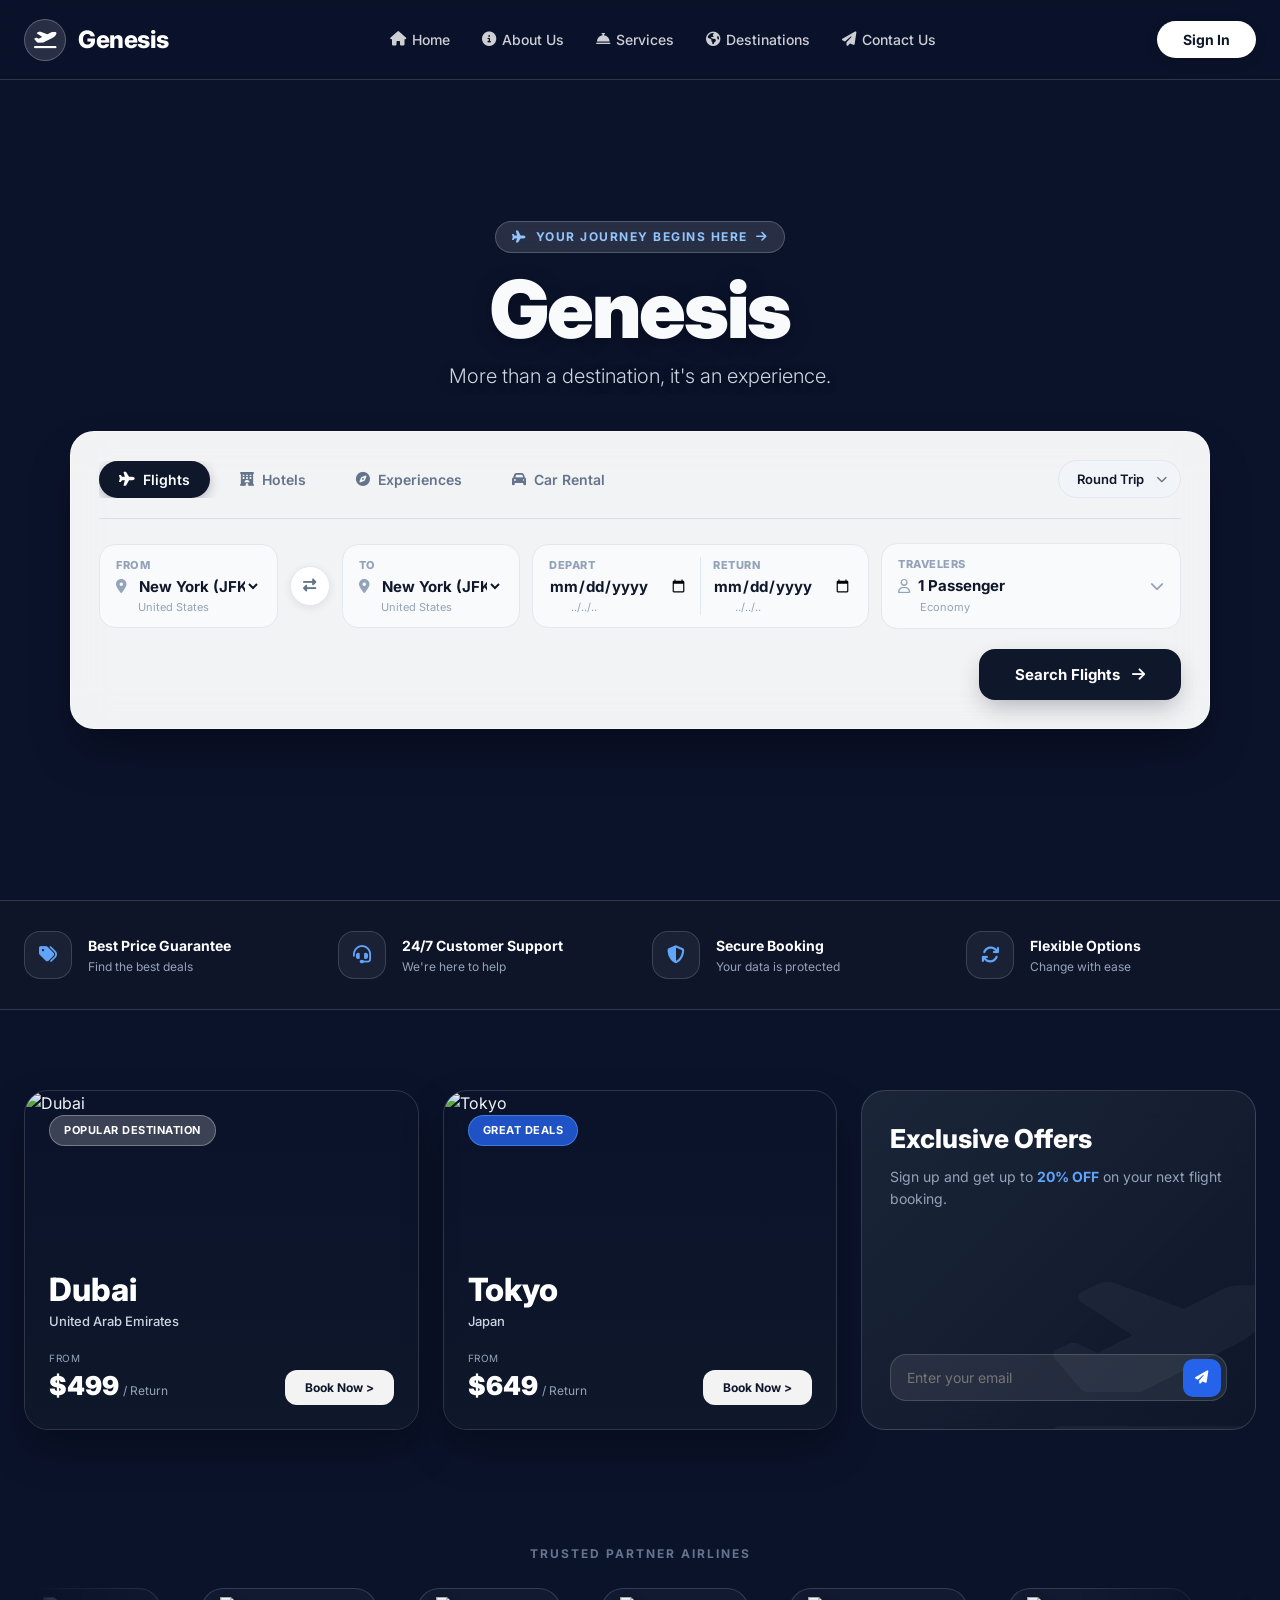
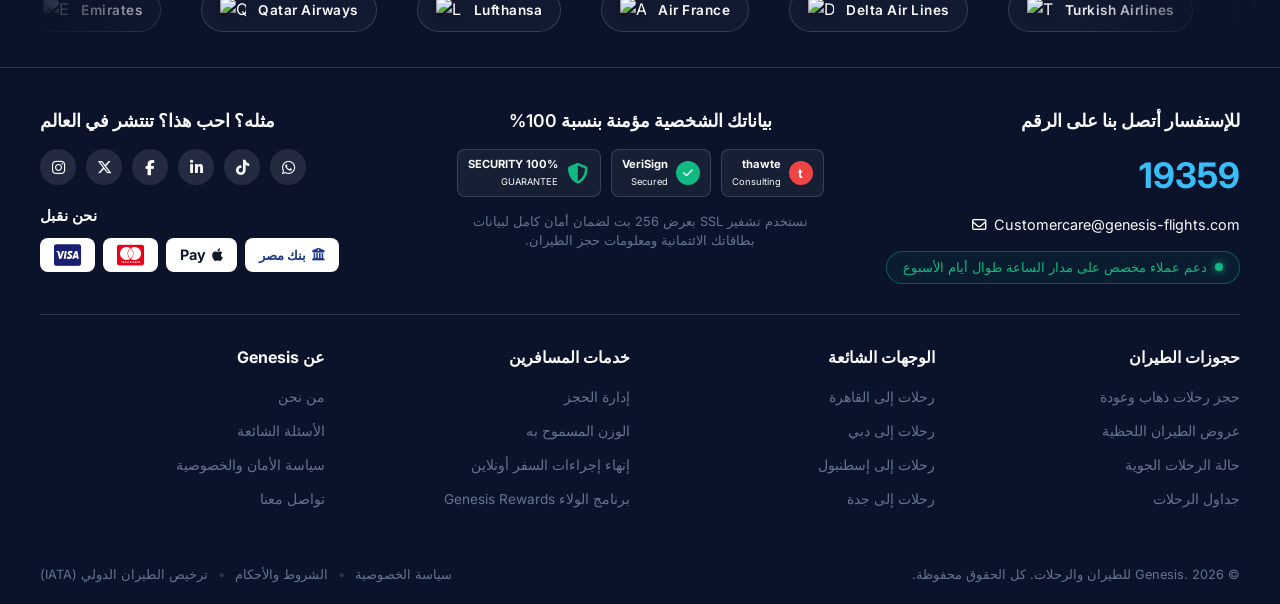
==== index.html @ dbfd43f3 "Add files via upload" ====
<!doctype html>
<html lang="en">
  <head>
    <meta charset="UTF-8" />
    <meta name="viewport" content="width=device-width, initial-scale=1.0" />
    <title>Genesis - Travel & Flight Booking</title>
    <!-- FontAwesome for visual icons -->
    <link
      rel="stylesheet"
      href="https://cdnjs.cloudflare.com/ajax/libs/font-awesome/6.5.1/css/all.min.css"
    />
    <!-- Google Fonts Inter -->
    <link
      href="https://fonts.googleapis.com/css2?family=Inter:wght@300;400;500;600;700;800;900&display=swap"
      rel="stylesheet"
    />
    <!-- Official Premium Flight Favicon -->
    <link
      rel="icon"
      type="image/png"
      href="https://cdn-icons-png.flaticon.com/512/3125/3125713.png"
    />
    <link rel="stylesheet" href="style.css" />
  </head>
  <body>
    <div class="Dabiya"></div>
    <header class="glass-nav">
      <div class="container nav-container">
        <a href="#" class="logo">
          <div class="logo-icon">
            <i class="fa-solid fa-plane-departure"></i>
          </div>
          <span>Genesis</span>
        </a>

        <ul class="nav-links">
          <li>
            <a href="index.html" class="nav-link">
              <i class="fa-solid fa-house"></i>
              <span>Home</span>
            </a>
          </li>
          <li>
            <a href="About/about.html" class="nav-link">
              <i class="fa-solid fa-circle-info"></i>
              <span>About Us</span>
            </a>
          </li>
          <li>
            <a href="Services/services.html" class="nav-link">
              <i class="fa-solid fa-concierge-bell"></i>
              <span>Services</span>
            </a>
          </li>
          <li>
            <a href="Destinations/destinations.html" class="nav-link">
              <i class="fa-solid fa-earth-americas"></i>
              <span>Destinations</span>
            </a>
          </li>
          <li>
            <a href="Contact/contact.html" class="nav-link">
              <i class="fa-solid fa-paper-plane"></i>
              <span>Contact Us</span>
            </a>
          </li>
        </ul>

        <button class="btn-signin">Sign In</button>

        <button class="hamburger-menu">
          <i class="fa-solid fa-bars"></i>
        </button>
      </div>
    </header>

    <main>
      <section class="hero" id="home">
        <div class="hero-title-area">
          <div class="tagline-badge">
            <i class="fa-solid fa-plane"></i>
            <span>YOUR JOURNEY BEGINS HERE</span>
            <i class="fa-solid fa-arrow-right"></i>
          </div>
          <h1 class="hero-headline">Genesis</h1>
          <p class="hero-sub">More than a destination, it's an experience.</p>
        </div>

        <div class="search-widget glass-card">
          <!-- Category Tabs & Dropdown -->
          <div class="widget-top-bar">
            <div class="category-tabs">
              <button class="tab-btn active" data-tab="flights">
                <i class="fa-solid fa-plane"></i>
                <span>Flights</span>
              </button>
              <button class="tab-btn" data-tab="hotels">
                <i class="fa-solid fa-hotel"></i>
                <span>Hotels</span>
              </button>
              <button class="tab-btn" data-tab="experiences">
                <i class="fa-solid fa-compass"></i>
                <span>Experiences</span>
              </button>
              <button class="tab-btn" data-tab="cars">
                <i class="fa-solid fa-car"></i>
                <span>Car Rental</span>
              </button>
            </div>

            <div class="select-wrapper">
              <select class="trip-type-select">
                <option>Round Trip</option>
                <option>One Way</option>
                <option>Multi-City</option>
              </select>
              <i class="fa-solid fa-chevron-down"></i>
            </div>
          </div>

          <!-- Flight Search Inputs -->
          <div class="search-grid">
            <!-- From -->
            <div class="input-card">
              <span class="input-label">From</span>

              <div class="input-value-row">
                <i class="fa-solid fa-location-dot"></i>

                <select class="input-field" id="fromSelect">
                  <option value="JFK">New York (JFK)</option>
                  <option value="CAI">Cairo (CAI)</option>
                  <option value="FCO">Rome (FCO)</option>
                  <option value="DXB">Dubai (DXB)</option>
                </select>
              </div>

              <span class="input-subtext" id="fromCountry">United States</span>
            </div>

            <!-- Swap -->
            <div class="swap-btn-container">
              <button class="swap-btn" id="swapBtn" title="Swap locations">
                <i class="fa-solid fa-right-left"></i>
              </button>
            </div>

            <!-- To -->
            <div class="input-card">
              <span class="input-label">To</span>

              <div class="input-value-row">
                <i class="fa-solid fa-location-dot"></i>

                <select class="input-field" id="toSelect">
                  <option value="JFK">New York (JFK)</option>
                  <option value="CAI">Cairo (CAI)</option>
                  <option value="FCO">Rome (FCO)</option>
                  <option value="DXB">Dubai (DXB)</option>
                </select>
              </div>

              <span class="input-subtext" id="toCountry">United States</span>
            </div>

            <!-- Dates -->
            <div class="date-picker-group">
              <div class="date-box">
                <span class="input-label">Depart</span>

                <div class="input-value-row">
                  <input type="date" class="input-field" id="departDate" />
                </div>
                <span class="input-subtext" id="toDate">../../..</span>
              </div>

              <div class="date-box">
                <span class="input-label">Return</span>

                <div class="input-value-row">
                  <input type="date" class="input-field" id="returnDate" />
                </div>
                <span class="input-subtext" id="fromDate">../../..</span>
              </div>
            </div>

            <!-- Travelers -->
            <div class="input-card travelers-card">
              <span class="input-label">Travelers</span>

              <div class="input-value-row" id="travelersBtn">
                <i class="fa-regular fa-user"></i>

                <span class="input-field" id="travelersInput">
                  <span id="travelersCount">1</span> Passenger
                </span>

                <i class="fa-solid fa-chevron-down"></i>
              </div>

              <span class="input-subtext" id="classType"> Economy </span>

              <!-- Travelers Menu -->
              <div class="travelers-menu" id="travelersMenu">
                <div class="traveler-row">
                  <span>Adults</span>

                  <div class="counter">
                    <button
                      type="button"
                      class="counter-btn"
                      data-type="adults"
                      data-action="decrease"
                    >
                      −
                    </button>

                    <span id="adultsCount">1</span>

                    <button
                      type="button"
                      class="counter-btn"
                      data-type="adults"
                      data-action="increase"
                    >
                      +
                    </button>
                  </div>
                </div>

                <div class="traveler-row">
                  <span>Children</span>

                  <div class="counter">
                    <button
                      type="button"
                      class="counter-btn"
                      data-type="children"
                      data-action="decrease"
                    >
                      −
                    </button>

                    <span id="childrenCount">0</span>

                    <button
                      type="button"
                      class="counter-btn"
                      data-type="children"
                      data-action="increase"
                    >
                      +
                    </button>
                  </div>
                </div>
                <div class="traveler-row">
                  <span>Infants</span>

                  <div class="counter">
                    <button
                      type="button"
                      class="counter-btn"
                      data-type="infants"
                      data-action="decrease"
                    >
                      −
                    </button>

                    <span id="infantsCount">0</span>

                    <button
                      type="button"
                      class="counter-btn"
                      data-type="infants"
                      data-action="increase"
                    >
                      +
                    </button>
                  </div>
                </div>

                <div class="class-selection">
                  <span>Class</span>

                  <select id="classSelect">
                    <option value="Economy">Economy</option>
                    <option value="Business">Business</option>
                    <option value="First Class">First Class</option>
                  </select>
                </div>
              </div>
            </div>
          </div>

          <!-- Action Button -->
          <div class="widget-action-bar">
            <button class="btn-search">
              <span>Search Flights</span>
              <i class="fa-solid fa-arrow-right"></i>
            </button>
          </div>
        </div>
      </section>

      <section class="feature-strip">
        <div class="container">
          <div class="feature-grid">
            <div class="feature-item">
              <div class="feature-icon">
                <i class="fa-solid fa-tags"></i>
              </div>
              <div>
                <div class="feature-title">Best Price Guarantee</div>
                <div class="feature-sub">Find the best deals</div>
              </div>
            </div>

            <div class="feature-item">
              <div class="feature-icon">
                <i class="fa-solid fa-headset"></i>
              </div>
              <div>
                <div class="feature-title">24/7 Customer Support</div>
                <div class="feature-sub">We're here to help</div>
              </div>
            </div>

            <div class="feature-item">
              <div class="feature-icon">
                <i class="fa-solid fa-shield-halved"></i>
              </div>
              <div>
                <div class="feature-title">Secure Booking</div>
                <div class="feature-sub">Your data is protected</div>
              </div>
            </div>

            <div class="feature-item">
              <div class="feature-icon">
                <i class="fa-solid fa-arrows-rotate"></i>
              </div>
              <div>
                <div class="feature-title">Flexible Options</div>
                <div class="feature-sub">Change with ease</div>
              </div>
            </div>
          </div>
        </div>
      </section>

      <section class="deals-section">
        <div class="container">
          <div class="deals-grid">
            <!-- Destination 1: Dubai -->
            <div class="deal-card">
              <img
                src="https://images.unsplash.com/photo-1512453979798-5ea266f8880c?q=80&w=1200&auto=format&fit=crop"
                alt="Dubai"
                class="deal-card-bg"
              />
              <div class="deal-overlay"></div>

              <span class="deal-badge">Popular Destination</span>

              <div class="deal-content">
                <h3 class="deal-title">Dubai</h3>
                <div class="deal-location">United Arab Emirates</div>

                <div class="deal-footer">
                  <div>
                    <span class="price-label">From</span>
                    <div>
                      <span class="price-val">$499</span>
                      <span class="price-period">/ Return</span>
                    </div>
                  </div>
                  <button
                    class="btn-book direct-deal-btn"
                    data-id="202"
                    data-airline="Emirates"
                    data-flightnumber="EK-201"
                    data-from="CAI"
                    data-to="DXB"
                    data-departure="10:00 AM"
                    data-arrival="03:30 PM"
                    data-duration="3h 30m"
                    data-class="Economy"
                    data-price="499"
                  >
                    Book Now >
                  </button>
                </div>
              </div>
            </div>

            <!-- Destination 2: Tokyo -->
            <div class="deal-card">
              <img
                src="https://images.unsplash.com/photo-1493976040374-85c8e12f0c0e?q=80&w=1200&auto=format&fit=crop"
                alt="Tokyo"
                class="deal-card-bg"
              />
              <div class="deal-overlay"></div>

              <span class="deal-badge blue">Great Deals</span>

              <div class="deal-content">
                <h3 class="deal-title">Tokyo</h3>
                <div class="deal-location">Japan</div>

                <div class="deal-footer">
                  <div>
                    <span class="price-label">From</span>
                    <div>
                      <span class="price-val">$649</span>
                      <span class="price-period">/ Return</span>
                    </div>
                  </div>
                  <button
                    class="btn-book direct-deal-btn"
                    data-id="203"
                    data-airline="Japan Airlines"
                    data-flightnumber="JL-708"
                    data-from="CAI"
                    data-to="TYO"
                    data-departure="08:00 AM"
                    data-arrival="11:00 PM"
                    data-duration="10h 00m"
                    data-class="Economy"
                    data-price="649"
                  >
                    Book Now >
                  </button>
                </div>
              </div>
            </div>

            <!-- Exclusive Offers Newsletter Card -->
            <div class="newsletter-card glass-dark-card">
              <i class="fa-solid fa-plane-departure newsletter-bg-icon"></i>

              <div>
                <h3 class="newsletter-title">Exclusive Offers</h3>
                <p class="newsletter-desc">
                  Sign up and get up to
                  <span style="color: #60a5fa; font-weight: 700">20% OFF</span>
                  on your next flight booking.
                </p>
              </div>

              <form class="newsletter-form" action="#" method="POST">
                <input
                  type="email"
                  class="newsletter-input"
                  placeholder="Enter your email"
                  required
                />
                <button type="submit" class="newsletter-btn">
                  <i class="fa-solid fa-paper-plane"></i>
                </button>
              </form>
            </div>
          </div>
        </div>
      </section>

      <section class="partners-section">
        <div class="container">
          <div class="partners-label">TRUSTED PARTNER AIRLINES</div>

          <!-- شريط الشعارات المتحرك -->
          <div class="partners-slider">
            <div class="partners-track">
              <!-- طيران الإمارات -->
              <div class="partner-item">
                <img
                  src="https://images.kiwi.com/airlines/64/EK.png"
                  alt="Emirates"
                  class="partner-img"
                />
                <span>Emirates</span>
              </div>

              <!-- الخطوط القطرية -->
              <div class="partner-item">
                <img
                  src="https://images.kiwi.com/airlines/64/QR.png"
                  alt="Qatar Airways"
                  class="partner-img"
                />
                <span>Qatar Airways</span>
              </div>

              <!-- لوفتهانزا -->
              <div class="partner-item">
                <img
                  src="https://images.kiwi.com/airlines/64/LH.png"
                  alt="Lufthansa"
                  class="partner-img"
                />
                <span>Lufthansa</span>
              </div>

              <!-- الخطوط الفرنسية -->
              <div class="partner-item">
                <img
                  src="https://images.kiwi.com/airlines/64/AF.png"
                  alt="Air France"
                  class="partner-img"
                />
                <span>Air France</span>
              </div>

              <!-- دلتا -->
              <div class="partner-item">
                <img
                  src="https://images.kiwi.com/airlines/64/DL.png"
                  alt="Delta"
                  class="partner-img"
                />
                <span>Delta Air Lines</span>
              </div>

              <!-- الخطوط التركية -->
              <div class="partner-item">
                <img
                  src="https://images.kiwi.com/airlines/64/TK.png"
                  alt="Turkish Airlines"
                  class="partner-img"
                />
                <span>Turkish Airlines</span>
              </div>

              <!-- الخطوط البريطانية -->
              <div class="partner-item">
                <img
                  src="https://images.kiwi.com/airlines/64/BA.png"
                  alt="British Airways"
                  class="partner-img"
                />
                <span>British Airways</span>
              </div>

              <!-- الخطوط السنغافورية -->
              <div class="partner-item">
                <img
                  src="https://images.kiwi.com/airlines/64/SQ.png"
                  alt="Singapore Airlines"
                  class="partner-img"
                />
                <span>Singapore Airlines</span>
              </div>

              <!-- تكرار العناصر لضمان سلاسة الحركة اللانهائية -->
              <div class="partner-item">
                <img
                  src="https://images.kiwi.com/airlines/64/EK.png"
                  alt="Emirates"
                  class="partner-img"
                />
                <span>Emirates</span>
              </div>
              <div class="partner-item">
                <img
                  src="https://images.kiwi.com/airlines/64/QR.png"
                  alt="Qatar Airways"
                  class="partner-img"
                />
                <span>Qatar Airways</span>
              </div>
              <div class="partner-item">
                <img
                  src="https://images.kiwi.com/airlines/64/LH.png"
                  alt="Lufthansa"
                  class="partner-img"
                />
                <span>Lufthansa</span>
              </div>
              <div class="partner-item">
                <img
                  src="https://images.kiwi.com/airlines/64/AF.png"
                  alt="Air France"
                  class="partner-img"
                />
                <span>Air France</span>
              </div>
            </div>
          </div>
        </div>
      </section>
    </main>
    <footer class="site-footer" dir="rtl">
      <div class="footer-container">
        <!-- الجزء العلوي من الفوتر -->
        <div class="footer-top">
          <!-- العمود الأول: للإستفسار اتصل بنا -->
          <div class="footer-col">
            <h3>للإستفسار أتصل بنا على الرقم</h3>
            <div class="phone-number">19359</div>
            <a
              href="mailto:Customercare@genesis-flights.com"
              class="email-link"
            >
              Customercare@genesis-flights.com
              <i class="fa-regular fa-envelope"></i>
            </a>
            <div class="badge-support">
              <span class="dot"></span>
              دعم عملاء مخصص على مدار الساعة طوال أيام الأسبوع
            </div>
          </div>

          <!-- العمود الثاني: بياناتك الشخصية مؤمنة -->
          <div class="footer-col text-center">
            <h3>بياناتك الشخصية مؤمنة بنسبة 100%</h3>
            <div class="security-badges">
              <div class="sec-badge">
                <span class="badge-icon red">t</span>
                <div class="badge-text">
                  <strong>thawte</strong><br /><small>Consulting</small>
                </div>
              </div>
              <div class="sec-badge">
                <span class="badge-icon green"
                  ><i class="fa-solid fa-check"></i
                ></span>
                <div class="badge-text">
                  <strong>VeriSign</strong><br /><small>Secured</small>
                </div>
              </div>
              <div class="sec-badge green-shield-badge">
                <span class="badge-icon shield"
                  ><i class="fa-solid fa-shield-halved"></i
                ></span>
                <div class="badge-text">
                  <strong>SECURITY 100%</strong><br /><small>GUARANTEE</small>
                </div>
              </div>
            </div>
            <p class="security-desc">
              نستخدم تشفير SSL بعرض 256 بت لضمان أمان كامل لبيانات بطاقاتك
              الائتمانية ومعلومات حجز الطيران.
            </p>
          </div>

          <!-- العمود الثالث: التواصل الاجتماعي وطرق الدفع -->
          <div class="footer-col text-left">
            <h3>مثله؟ احب هذا؟ تنتشر في العالم</h3>
            <div class="social-icons">
              <a
                href="https://wa.me/19359"
                class="social-btn"
                aria-label="WhatsApp"
                target="_blank"
              >
                <i class="fa-brands fa-whatsapp"></i>
              </a>
              <a href="#" class="social-btn" aria-label="TikTok">
                <i class="fa-brands fa-tiktok"></i>
              </a>
              <a href="#" class="social-btn" aria-label="LinkedIn">
                <i class="fa-brands fa-linkedin-in"></i>
              </a>
              <a href="#" class="social-btn" aria-label="Facebook">
                <i class="fa-brands fa-facebook-f"></i>
              </a>
              <a href="#" class="social-btn" aria-label="X (Twitter)">
                <i class="fa-brands fa-x-twitter"></i>
              </a>
              <a href="#" class="social-btn" aria-label="Instagram">
                <i class="fa-brands fa-instagram"></i>
              </a>
            </div>

            <h4 class="payment-title">نحن نقبل</h4>
            <div class="payment-methods">
              <!-- شعار بنك مصر -->
              <div class="pay-card bm-card">
                <i class="fa-solid fa-building-columns"></i>
                <span>بنك مصر</span>
              </div>
              <!-- Apple Pay -->
              <div class="pay-card apple-pay">
                <i class="fa-brands fa-apple"></i> Pay
              </div>
              <!-- Mastercard -->
              <div class="pay-card mastercard">
                <i class="fa-brands fa-cc-mastercard"></i>
              </div>
              <!-- VISA -->
              <div class="pay-card visa">
                <i class="fa-brands fa-cc-visa"></i>
              </div>
            </div>
          </div>
        </div>

        <hr class="footer-divider" />

        <!-- الجزء الأوسط: روابط التنقل -->
        <div class="footer-links-grid">
          <div class="link-group">
            <h4>حجوزات الطيران</h4>
            <ul>
              <li><a href="#">حجز رحلات ذهاب وعودة</a></li>
              <li><a href="#">عروض الطيران اللحظية</a></li>
              <li><a href="#">حالة الرحلات الجوية</a></li>
              <li><a href="#">جداول الرحلات</a></li>
            </ul>
          </div>

          <div class="link-group">
            <h4>الوجهات الشائعة</h4>
            <ul>
              <li><a href="#">رحلات إلى القاهرة</a></li>
              <li><a href="#">رحلات إلى دبي</a></li>
              <li><a href="#">رحلات إلى إسطنبول</a></li>
              <li><a href="#">رحلات إلى جدة</a></li>
            </ul>
          </div>

          <div class="link-group">
            <h4>خدمات المسافرين</h4>
            <ul>
              <li><a href="#">إدارة الحجز</a></li>
              <li><a href="#">الوزن المسموح به</a></li>
              <li><a href="#">إنهاء إجراءات السفر أونلاين</a></li>
              <li><a href="#">برنامج الولاء Genesis Rewards</a></li>
            </ul>
          </div>

          <div class="link-group">
            <h4>عن Genesis</h4>
            <ul>
              <li><a href="#">من نحن</a></li>
              <li><a href="#">الأسئلة الشائعة</a></li>
              <li><a href="#">سياسة الأمان والخصوصية</a></li>
              <li><a href="#">تواصل معنا</a></li>
            </ul>
          </div>
        </div>

        <!-- الجزء السفلي: حقوق النشر والشروط -->
        <div class="footer-bottom">
          <div class="copyright">
            © 2026 .Genesis للطيران والرحلات. كل الحقوق محفوظة.
          </div>
          <div class="bottom-links">
            <a href="#">سياسة الخصوصية</a>
            <span class="bullet">•</span>
            <a href="#">الشروط والأحكام</a>
            <span class="bullet">•</span>
            <a href="#">ترخيص الطيران الدولي (IATA)</a>
          </div>
        </div>
      </div>
    </footer>

    <script src="script.js"></script>
  </body>
</html>
---- style.css ----
/* CSS Reset & Variables */
* {
  margin: 0;
  padding: 0;
  box-sizing: border-box;
  font-family:
    "Inter",
    -apple-system,
    BlinkMacSystemFont,
    sans-serif;
}

:root {
  --bg-dark: #0b132b;
  --bg-card: rgba(255, 255, 255, 0.95);
  --bg-card-dark: linear-gradient(
    135deg,
    rgba(30, 41, 59, 0.85),
    rgba(15, 23, 42, 0.95)
  );
  --text-primary: #0f172a;
  --text-secondary: #64748b;
  --text-light: #f8fafc;
  --brand-blue: #2563eb;
  --brand-blue-hover: #1d4ed8;
  --border-light: rgba(255, 255, 255, 0.15);
  --border-card: rgba(226, 232, 240, 0.8);
  --radius-lg: 24px;
  --radius-md: 16px;
  --radius-full: 9999px;
  --transition: all 0.3s cubic-bezier(0.4, 0, 0.2, 1);
}

body {
  background-color: var(--bg-dark);
  color: var(--text-light);
  line-height: 1.5;
  overflow-x: hidden;
  min-height: 100vh;
  display: flex;
  flex-direction: column;
  justify-content: space-between;
}
html {
  scroll-behavior: smooth;
}
/* Glassmorphism Styles */
.glass-nav {
  background: rgba(11, 19, 43, 0.65);
  backdrop-filter: blur(16px);
  -webkit-backdrop-filter: blur(16px);
  border-bottom: 1px solid var(--border-light);
}

.glass-card {
  background: var(--bg-card);
  backdrop-filter: blur(20px);
  -webkit-backdrop-filter: blur(20px);
  border: 1px solid rgba(255, 255, 255, 0.4);
  box-shadow: 0 25px 50px -12px rgba(0, 0, 0, 0.45);
}

.glass-dark-card {
  background: var(--bg-card-dark);
  backdrop-filter: blur(16px);
  -webkit-backdrop-filter: blur(16px);
  border: 1px solid var(--border-light);
}

/* Layout Wrappers */
.container {
  max-width: 1280px;
  margin: 0 auto;
  padding: 0 24px;
}

/* Navigation Bar Header */
header {
  position: fixed;
  top: 0;
  left: 0;
  right: 0;
  z-index: 100;
  height: 80px;
  display: flex;
  align-items: center;
}

.nav-container {
  display: flex;
  align-items: center;
  justify-content: space-between;
  width: 100%;
}

.logo {
  display: flex;
  align-items: center;
  gap: 12px;
  text-decoration: none;
  color: white;
  font-size: 24px;
  font-weight: 800;
  letter-spacing: -0.5px;
}

.logo-icon {
  width: 42px;
  height: 42px;
  border-radius: 50%;
  background: rgba(255, 255, 255, 0.12);
  border: 1px solid rgba(255, 255, 255, 0.25);
  display: flex;
  align-items: center;
  justify-content: center;
  font-size: 18px;
}

.nav-links {
  display: flex;
  align-items: center;
  gap: 32px;
  list-style: none;
}

.nav-links a {
  text-decoration: none;
  color: rgba(255, 255, 255, 0.8);
  font-size: 14px;
  font-weight: 500;
  transition: var(--transition);
  display: flex;
  align-items: center;
  gap: 6px;
  display: flex;
  align-items: center;
}

.nav-link:hover {
  color: var(--text-light);
  transform: translateY(-3px);
}

.nav-link i {
  font-size: 0.9rem;
  transition: transform 0.3s ease;
}

.btn-signin {
  background: white;
  color: var(--text-primary);
  padding: 10px 26px;
  border-radius: var(--radius-full);
  font-size: 14px;
  font-weight: 700;
  border: none;
  cursor: pointer;
  transition: var(--transition);
  box-shadow: 0 4px 12px rgba(0, 0, 0, 0.15);
}

.btn-signin:hover {
  transform: translateY(-2px);
  box-shadow: 0 6px 20px rgba(255, 255, 255, 0.25);
  background: #ffffff;
}

.hero {
  position: relative;
  z-index: 1;
  padding-top: 140px;
  padding-bottom: 90px;
  min-height: 100vh;
  display: flex;
  flex-direction: column;
  justify-content: center;
  align-items: center;
  background-image:
    linear-gradient(to bottom, rgba(11, 19, 43, 0.45), rgba(11, 19, 43, 0.9)),
    url("https://images.unsplash.com/photo-1542296332-2e4473faf563?q=80&w=2070&auto=format&fit=crop");
  background-size: cover;
  background-position: center 35%;
}

.hero-title-area {
  text-align: center;
  max-width: 800px;
  margin-bottom: 40px;
}

.tagline-badge {
  display: inline-flex;
  align-items: center;
  gap: 8px;
  background: rgba(255, 255, 255, 0.12);
  backdrop-filter: blur(8px);
  border: 1px solid rgba(255, 255, 255, 0.2);
  padding: 6px 16px;
  border-radius: var(--radius-full);
  font-size: 12px;
  font-weight: 700;
  letter-spacing: 1.5px;
  text-transform: uppercase;
  color: #93c5fd;
  margin-bottom: 16px;
}

.hero-headline {
  font-size: 80px;
  font-weight: 900;
  letter-spacing: -2px;
  line-height: 1;
  margin-bottom: 12px;
  text-shadow: 0 4px 20px rgba(0, 0, 0, 0.3);
}

.hero-sub {
  font-size: 20px;
  font-weight: 300;
  color: #cbd5e1;
  text-shadow: 0 2px 10px rgba(0, 0, 0, 0.5);
}

.search-widget {
  width: 100%;
  max-width: 1140px;
  border-radius: var(--radius-lg);
  padding: 28px;
  color: var(--text-primary);
}

.widget-top-bar {
  display: flex;
  justify-content: space-between;
  align-items: center;
  border-bottom: 1px solid rgba(203, 213, 225, 0.6);
  padding-bottom: 20px;
  flex-wrap: wrap;
  gap: 16px;
}

.category-tabs {
  display: flex;
  gap: 10px;
  overflow-x: auto;
}

.tab-btn {
  background: transparent;
  border: none;
  padding: 10px 20px;
  border-radius: var(--radius-full);
  font-size: 14px;
  font-weight: 600;
  color: var(--text-secondary);
  cursor: pointer;
  display: flex;
  align-items: center;
  gap: 8px;
  transition: var(--transition);
  flex-shrink: 0;
}

.tab-btn.active {
  background: var(--text-primary);
  color: white;
  box-shadow: 0 4px 12px rgba(15, 23, 42, 0.25);
}

.tab-btn:not(.active):hover {
  background: rgba(241, 245, 249, 0.8);
  color: var(--text-primary);
}

.trip-type-select {
  appearance: none;
  background: #f1f5f9;
  border: 1px solid #e2e8f0;
  padding: 10px 36px 10px 18px;
  border-radius: var(--radius-full);
  font-size: 13px;
  font-weight: 600;
  color: var(--text-primary);
  cursor: pointer;
  outline: none;
  transition: var(--transition);
}

.trip-type-select:hover {
  background: #e2e8f0;
}

.select-wrapper {
  position: relative;
}

.select-wrapper i {
  position: absolute;
  right: 14px;
  top: 50%;
  transform: translateY(-50%);
  font-size: 11px;
  color: var(--text-secondary);
  pointer-events: none;
}

/* Search Grid Input Boxes */
.search-grid {
  display: grid;
  grid-template-columns: 2.5fr 0.5fr 2.5fr 3.5fr 2fr;
  gap: 12px;
  align-items: center;
  margin-top: 24px;
}

.input-card {
  background: #f8fafc;
  border: 1px solid #e2e8f0;
  padding: 12px 16px;
  border-radius: var(--radius-md);
  transition: var(--transition);
  cursor: pointer;
}

.input-card:hover {
  background: white;
  border-color: #cbd5e1;
  box-shadow: 0 4px 12px rgba(0, 0, 0, 0.05);
}

.input-label {
  display: block;
  font-size: 11px;
  font-weight: 800;
  text-transform: uppercase;
  letter-spacing: 0.5px;
  color: #94a3b8;
  margin-bottom: 2px;
}

.input-value-row {
  display: flex;
  align-items: center;
  gap: 8px;
}

.input-value-row i {
  color: #94a3b8;
  font-size: 14px;
}

.input-field {
  border: none;
  background: transparent;
  font-size: 15px;
  font-weight: 700;
  color: var(--text-primary);
  outline: none;
  width: 100%;
  cursor: pointer;
}

.input-subtext {
  font-size: 11px;
  color: #94a3b8;
  display: block;
  margin-top: 2px;
  padding-left: 22px;
}

.swap-btn-container {
  display: flex;
  justify-content: center;
}

.swap-btn {
  width: 40px;
  height: 40px;
  border-radius: 50%;
  background: white;
  border: 1px solid #e2e8f0;
  color: var(--text-secondary);
  cursor: pointer;
  display: flex;
  align-items: center;
  justify-content: center;
  box-shadow: 0 2px 8px rgba(0, 0, 0, 0.08);
  transition: var(--transition);
}

.swap-btn:hover {
  color: var(--brand-blue);
  border-color: var(--brand-blue);
  transform: rotate(180deg) scale(1.1);
}

.date-picker-group {
  display: grid;
  grid-template-columns: 1fr 1fr;
  background: #f8fafc;
  border: 1px solid #e2e8f0;
  border-radius: var(--radius-md);
  padding: 12px 16px;
}

.date-box:first-child {
  border-right: 1px solid #e2e8f0;
  padding-right: 12px;
}

.date-box:last-child {
  padding-left: 12px;
}

/* Action Bar Search Button */
.widget-action-bar {
  margin-top: 20px;
  display: flex;
  justify-content: flex-end;
}

.btn-search {
  background: var(--text-primary);
  color: white;
  font-size: 15px;
  font-weight: 700;
  padding: 16px 36px;
  border-radius: var(--radius-md);
  border: none;
  cursor: pointer;
  display: flex;
  align-items: center;
  gap: 12px;
  transition: var(--transition);
  box-shadow: 0 10px 25px -5px rgba(15, 23, 42, 0.3);
}

.btn-search:hover {
  background: var(--brand-blue);
  box-shadow: 0 12px 30px -5px rgba(37, 99, 235, 0.4);
  transform: translateY(-2px);
}

.feature-strip {
  background: rgba(15, 23, 42, 0.8);
  backdrop-filter: blur(12px);
  border-top: 1px solid var(--border-light);
  border-bottom: 1px solid var(--border-light);
  padding: 30px 0;
}

.feature-grid {
  display: grid;
  grid-template-columns: repeat(4, 1fr);
  gap: 24px;
}

.feature-item {
  display: flex;
  align-items: center;
  gap: 16px;
}

.feature-icon {
  width: 48px;
  height: 48px;
  border-radius: 16px;
  background: rgba(255, 255, 255, 0.05);
  border: 1px solid var(--border-light);
  display: flex;
  align-items: center;
  justify-content: center;
  color: #60a5fa;
  font-size: 18px;
  flex-shrink: 0;
}

.feature-title {
  font-size: 14px;
  font-weight: 700;
  color: white;
}

.feature-sub {
  font-size: 12px;
  color: #94a3b8;
  margin-top: 2px;
}

.deals-section {
  padding: 80px 0;
}

.deals-grid {
  display: grid;
  grid-template-columns: repeat(3, 1fr);
  gap: 24px;
}

.deal-card {
  position: relative;
  height: 340px;
  border-radius: var(--radius-lg);
  overflow: hidden;
  border: 1px solid var(--border-light);
  display: flex;
  flex-direction: column;
  justify-content: space-between;
  padding: 24px;
  box-shadow: 0 20px 40px rgba(0, 0, 0, 0.3);
  transition: var(--transition);
}

.deal-card:hover {
  transform: translateY(-6px);
  box-shadow: 0 30px 60px rgba(0, 0, 0, 0.45);
}

.deal-card-bg {
  position: absolute;
  inset: 0;
  width: 100%;
  height: 100%;
  object-fit: cover;
  transition: transform 0.7s cubic-bezier(0.4, 0, 0.2, 1);
  z-index: 0;
}

.deal-card:hover .deal-card-bg {
  transform: scale(1.1);
}

.deal-overlay {
  position: absolute;
  inset: 0;
  background: linear-gradient(
    to top,
    #0f172a 0%,
    rgba(15, 23, 42, 0.4) 50%,
    transparent 100%
  );
  z-index: 1;
}

.deal-badge {
  position: relative;
  z-index: 2;
  align-self: flex-start;
  background: rgba(255, 255, 255, 0.2);
  backdrop-filter: blur(10px);
  border: 1px solid rgba(255, 255, 255, 0.3);
  color: white;
  padding: 6px 14px;
  border-radius: var(--radius-full);
  font-size: 11px;
  font-weight: 700;
  text-transform: uppercase;
  letter-spacing: 0.5px;
}

.deal-badge.blue {
  background: rgba(37, 99, 235, 0.8);
  border-color: rgba(96, 165, 250, 0.5);
}

.deal-content {
  position: relative;
  z-index: 2;
}

.deal-title {
  font-size: 32px;
  font-weight: 800;
  color: white;
  line-height: 1.1;
}

.deal-location {
  font-size: 13px;
  color: #cbd5e1;
  margin-top: 4px;
  font-weight: 500;
}

.deal-footer {
  display: flex;
  align-items: flex-end;
  justify-content: space-between;
  margin-top: 20px;
}

.price-label {
  font-size: 10px;
  text-transform: uppercase;
  color: #94a3b8;
  letter-spacing: 0.5px;
  display: block;
}

.price-val {
  font-size: 26px;
  font-weight: 900;
  color: white;
}

.price-period {
  font-size: 12px;
  color: #94a3b8;
  font-weight: 400;
}

.btn-book {
  background: rgba(255, 255, 255, 0.95);
  color: var(--text-primary);
  font-size: 12px;
  font-weight: 700;
  padding: 10px 20px;
  border-radius: 12px;
  border: none;
  cursor: pointer;
  transition: var(--transition);
}

.btn-book:hover {
  background: white;
  transform: scale(1.05);
  box-shadow: 0 4px 15px rgba(255, 255, 255, 0.3);
}

/* Exclusive Newsletter Card */
.newsletter-card {
  position: relative;
  height: 340px;
  border-radius: var(--radius-lg);
  padding: 28px;
  display: flex;
  flex-direction: column;
  justify-content: space-between;
  overflow: hidden;
}

.newsletter-bg-icon {
  position: absolute;
  right: -20px;
  bottom: -20px;
  font-size: 180px;
  color: white;
  opacity: 0.04;
  pointer-events: none;
}

.newsletter-title {
  font-size: 26px;
  font-weight: 800;
  color: white;
}

.newsletter-desc {
  font-size: 14px;
  color: #94a3b8;
  margin-top: 8px;
  line-height: 1.6;
}

.newsletter-desc highlight {
  color: #60a5fa;
  font-weight: 700;
}

.newsletter-form {
  position: relative;
  margin-top: 24px;
}

.newsletter-input {
  width: 100%;
  background: rgba(255, 255, 255, 0.08);
  border: 1px solid var(--border-light);
  border-radius: var(--radius-md);
  padding: 14px 50px 14px 16px;
  font-size: 14px;
  color: white;
  outline: none;
  transition: var(--transition);
}

.newsletter-input:focus {
  border-color: var(--brand-blue);
  background: rgba(255, 255, 255, 0.12);
}

.newsletter-btn {
  position: absolute;
  right: 6px;
  top: 50%;
  transform: translateY(-50%);
  width: 38px;
  height: 38px;
  border-radius: 10px;
  background: var(--brand-blue);
  color: white;
  border: none;
  cursor: pointer;
  display: flex;
  align-items: center;
  justify-content: center;
  transition: var(--transition);
}

.newsletter-btn:hover {
  background: var(--brand-blue-hover);
  transform: translateY(-50%) scale(1.05);
}

/* قسم شركات الطيران */
.partners-section {
  background-color: var(--bg-dark, #0b132b);
  padding: 35px 0;
  border-bottom: 1px solid var(--border-light, rgba(255, 255, 255, 0.1));
  overflow: hidden;
}

.partners-label {
  text-align: center;
  color: var(--text-secondary, #64748b);
  font-size: 0.75rem;
  font-weight: 700;
  letter-spacing: 2px;
  text-transform: uppercase;
  margin-bottom: 25px;
}

/* سلايدر الحركة المستمرة */
.partners-slider {
  width: 100%;
  overflow: hidden;
  position: relative;
  /* إضافة تأثير تدرج واختفاء على الأطراف */
  mask-image: linear-gradient(
    to right,
    transparent,
    black 15%,
    black 85%,
    transparent
  );
  -webkit-mask-image: linear-gradient(
    to right,
    transparent,
    black 15%,
    black 85%,
    transparent
  );
}

.partners-track {
  display: flex;
  align-items: center;
  gap: 40px;
  width: max-content;
  animation: scrollMarquee 25s linear infinite;
}

/* إيقاف الحركة مؤقتاً عند التمرير بالماوس */
.partners-slider:hover .partners-track {
  animation-play-state: paused;
}

/* تنسيق عنصر الشركة */
.partner-item {
  display: flex;
  align-items: center;
  gap: 12px;
  background: rgba(255, 255, 255, 0.03);
  border: 1px solid var(--border-light, rgba(255, 255, 255, 0.1));
  padding: 8px 18px;
  border-radius: var(--radius-full, 9999px);
  transition: var(--transition, all 0.3s ease);
  cursor: pointer;
  white-space: nowrap;
}

.partner-item:hover {
  background: rgba(255, 255, 255, 0.08);
  border-color: rgba(255, 255, 255, 0.3);
  transform: translateY(-2px);
}

.partner-img {
  width: 26px;
  height: 26px;
  object-fit: contain;
  filter: drop-shadow(0px 2px 4px rgba(0, 0, 0, 0.3));
}

.partner-item span {
  color: var(--text-light, #f8fafc);
  font-size: 0.85rem;
  font-weight: 600;
  letter-spacing: 0.5px;
}

/* أنيميشن التحريك المستمر */
@keyframes scrollMarquee {
  0% {
    transform: translateX(0);
  }
  100% {
    transform: translateX(-50%);
  }
}

/* Each Row */
.traveler-row {
  display: flex;
  align-items: center;
  justify-content: space-between;
  padding: 12px 0;
  border-bottom: 1px solid #f0f0f0;
  cursor: pointer;
}

.traveler-row > span {
  font-size: 15px;
  font-weight: 600;
  color: #222;
}

/* Counter */
.counter {
  display: flex;
  align-items: center;
  justify-content: center;
  border: 1px solid #ddd;
  border-radius: 8px;
  padding: 4px 8px;
  gap: 12px;
}

.counter button {
  width: 32px;
  height: 32px;
  border: 1px solid #ddd;
  border-radius: 50%;
  background: #fff;
  color: #222;
  font-size: 18px;
  cursor: pointer;
  transition: 0.2s ease;
}

.counter button:hover {
  background: #111827;
  color: #fff;
  border-color: #111827;
}

.counter span {
  min-width: 18px;
  text-align: center;
  font-size: 15px;
  font-weight: 600;
  color: #111;
}

/* Class */
.class-selection {
  display: flex;
  align-items: center;
  justify-content: space-between;
  gap: 20px;
  padding-top: 18px;
}

.class-selection > span {
  font-size: 15px;
  font-weight: 600;
  color: #222;
}

.class-selection select {
  min-width: 145px;
  padding: 10px 12px;
  border: 1px solid #ddd;
  border-radius: 10px;
  background: #f8f9fb;
  color: #222;
  font-size: 14px;
  outline: none;
  cursor: pointer;
}

.class-selection select:focus {
  border-color: #111827;
}
.travelers-menu {
  display: none;
}
.travelers-card {
  position: relative;
  width: 300px;
}
.travelers-menu {
  position: absolute;
  top: calc(100% + 8px);
  left: 0;
  right: 0;
  background: #f8fafc;
  border: 1px solid #e2e8f0;
  padding: 30px 16px;
  border-radius: var(--radius-md);
  transition: var(--transition);
  cursor: pointer;
  z-index: 10;
}
.travelers-menu.active {
  display: block;
}
.hamburger-menu {
  color: #f0f0f0;
  font-size: 24px;
  cursor: pointer;
  background: none;
  border: none;
  outline: none;
  display: none;
}
.Dabiya {
  position: fixed;
  top: 0;
  left: 0;
  width: 100%;
  height: 100%;
  background-color: #000000;
  backdrop-filter: blur(5px);
  opacity: 0.5;
  z-index: 100;
  display: none;
}
.Dabiya.active {
  display: block;
}
/* =========================
   PARTNERS
========================= */

.partners {
  padding: 40px 0;
}

.partner-section h3 {
  text-align: center;
  color: #fff;
  font-size: 15px;
  font-weight: 500;
  margin-bottom: 20px;
}

/* Airlines */

.airline-logos {
  display: grid;
  grid-template-columns: repeat(8, 1fr);
  gap: 12px;
}

.logo-box {
  height: 65px;

  display: flex;
  align-items: center;
  justify-content: center;

  padding: 12px;

  background: rgba(255, 255, 255, 0.04);
  border: 1px solid rgba(255, 255, 255, 0.07);
  border-radius: 10px;

  transition: 0.3s ease;
}

.logo-box img {
  max-width: 100%;
  max-height: 35px;

  object-fit: contain;

  filter: grayscale(100%);
  opacity: 0.65;

  transition: 0.3s ease;
}

.logo-box:hover {
  background: rgba(255, 255, 255, 0.08);
  transform: translateY(-3px);
}

.logo-box:hover img {
  filter: grayscale(0);
  opacity: 1;
}

/* =========================
   PAYMENT
========================= */

.payment-section {
  margin-top: 35px;
  padding-top: 30px;

  border-top: 1px solid rgba(255, 255, 255, 0.07);
}

.payment-logos {
  display: flex;
  justify-content: center;
  align-items: center;
  gap: 12px;
}

.payment-box {
  width: 90px;
  height: 52px;

  display: flex;
  align-items: center;
  justify-content: center;

  padding: 10px;

  background: rgba(255, 255, 255, 0.04);
  border: 1px solid rgba(255, 255, 255, 0.07);
  border-radius: 9px;

  transition: 0.3s ease;
}

.payment-box img {
  max-width: 100%;
  max-height: 30px;
  object-fit: contain;

  opacity: 0.7;
}

.payment-box:hover {
  background: rgba(255, 255, 255, 0.08);
  transform: translateY(-2px);
}

.payment-box:hover img {
  opacity: 1;
}
.site-footer {
  background-color: var(--bg-dark);
  color: var(--text-light);
  padding: 40px 20px 20px 20px;
  font-family:
    system-ui,
    -apple-system,
    sans-serif;
  position: relative;
}

.footer-container {
  max-width: 1200px;
  margin: 0 auto;
}

/* الجزء العلوي */
.footer-top {
  display: flex;
  justify-content: space-between;
  align-items: flex-start;
  flex-wrap: wrap;
  gap: 30px;
}

.footer-col {
  flex: 1;
  min-width: 280px;
}

.footer-col h3 {
  font-size: 1.1rem;
  margin-bottom: 15px;
  font-weight: 600;
}

.text-center {
  text-align: center;
}
.text-left {
  text-align: left;
}

/* رقم الهاتف والبريد */
.phone-number {
  font-size: 2.2rem;
  font-weight: bold;
  color: #38bdf8;
  margin-bottom: 10px;
}

.email-link {
  color: var(--text-light);
  text-decoration: none;
  display: inline-flex;
  align-items: center;
  gap: 8px;
  font-size: 0.9rem;
  margin-bottom: 15px;
  transition: var(--transition);
}

.email-link:hover {
  color: var(--brand-blue);
}

/* بادج الدعم */
.badge-support {
  display: inline-flex;
  align-items: center;
  gap: 8px;
  border: 1px solid rgba(16, 185, 129, 0.4);
  background: rgba(16, 185, 129, 0.05);
  padding: 6px 16px;
  border-radius: var(--radius-full);
  color: #10b981;
  font-size: 0.8rem;
}

.badge-support .dot {
  width: 8px;
  height: 8px;
  background-color: #10b981;
  border-radius: 50%;
  box-shadow: 0 0 8px #10b981;
}

/* الشارات الأمنية */
.security-badges {
  display: flex;
  justify-content: center;
  gap: 10px;
  margin-bottom: 15px;
}

.sec-badge {
  background: rgba(255, 255, 255, 0.05);
  border: 1px solid var(--border-light);
  border-radius: 8px;
  padding: 6px 10px;
  display: flex;
  align-items: center;
  gap: 8px;
  font-size: 0.7rem;
  text-align: right;
}

.badge-icon {
  width: 24px;
  height: 24px;
  border-radius: 50%;
  display: flex;
  align-items: center;
  justify-content: center;
  font-weight: bold;
}

.badge-icon.red {
  background: #ef4444;
  color: #fff;
  font-size: 0.8rem;
}
.badge-icon.green {
  background: #10b981;
  color: #fff;
  font-size: 0.7rem;
}
.badge-icon.shield {
  color: #10b981;
  font-size: 1.3rem;
}

.security-desc {
  font-size: 0.8rem;
  color: var(--text-secondary);
  line-height: 1.5;
  max-width: 380px;
  margin: 0 auto;
}

/* وسائل التواصل */
.social-icons {
  display: flex;
  justify-content: flex-end;
  gap: 10px;
  margin-bottom: 20px;
}

.social-btn {
  width: 36px;
  height: 36px;
  background: rgba(255, 255, 255, 0.1);
  border-radius: 50%;
  display: flex;
  align-items: center;
  justify-content: center;
  color: var(--text-light);
  text-decoration: none;
  transition: var(--transition);
  font-size: 0.95rem;
}

.social-btn:hover {
  background: var(--brand-blue);
  transform: translateY(-2px);
}

.payment-title {
  font-size: 0.95rem;
  margin-bottom: 10px;
}

/* بطاقات الدفع */
.payment-methods {
  display: flex;
  justify-content: flex-end;
  gap: 8px;
  flex-wrap: wrap;
}

.pay-card {
  background: #ffffff;
  color: #0f172a;
  padding: 6px 14px;
  border-radius: 8px;
  font-size: 0.9rem;
  font-weight: bold;
  display: inline-flex;
  align-items: center;
  gap: 6px;
  height: 34px;
  box-sizing: border-box;
}

.bm-card {
  color: #1e3a8a;
  font-size: 0.8rem;
}

.apple-pay {
  font-size: 0.9rem;
}

.mastercard {
  color: #eb001b;
  font-size: 1.5rem;
}

.visa {
  color: #1a1f71;
  font-size: 1.5rem;
}

/* الفاصل */
.footer-divider {
  border: 0;
  border-top: 1px solid var(--border-light);
  margin: 30px 0;
}

/* شبكة الروابط */
.footer-links-grid {
  display: grid;
  grid-template-columns: repeat(auto-fit, minmax(200px, 1fr));
  gap: 20px;
  margin-bottom: 30px;
  text-align: right;
}

.link-group h4 {
  font-size: 1rem;
  margin-bottom: 15px;
}

.link-group ul {
  list-style: none;
  padding: 0;
  margin: 0;
}

.link-group li {
  margin-bottom: 10px;
}

.link-group a {
  color: var(--text-secondary);
  text-decoration: none;
  font-size: 0.85rem;
  transition: var(--transition);
}

.link-group a:hover {
  color: var(--text-light);
  padding-right: 4px;
}

/* زر اسأل Gemini */

/* الجزء السفلي */
.footer-bottom {
  display: flex;
  justify-content: space-between;
  align-items: center;
  flex-wrap: wrap;
  gap: 15px;
  font-size: 0.8rem;
  color: var(--text-secondary);
  padding-top: 15px;
}

.bottom-links {
  display: flex;
  align-items: center;
  gap: 10px;
}

.bottom-links a {
  color: var(--text-secondary);
  text-decoration: none;
  transition: var(--transition);
}

.bottom-links a:hover {
  color: var(--text-light);
}

.bullet {
  color: var(--border-light);
}

/* =========================
   RESPONSIVE
========================= */

@media (max-width: 900px) {
  .airline-logos {
    grid-template-columns: repeat(4, 1fr);
  }
}

@media (max-width: 500px) {
  .airline-logos {
    grid-template-columns: repeat(2, 1fr);
  }

  .payment-logos {
    flex-wrap: wrap;
  }
}

/* Responsive Breakpoints */
@media (max-width: 1024px) {
  .search-grid {
    grid-template-columns: 1fr 1fr;
  }
  .swap-btn-container {
    display: none;
  }
  .deals-grid {
    grid-template-columns: 1fr;
  }
  .feature-grid {
    grid-template-columns: repeat(2, 1fr);
  }
  .search-widget {
    padding: 18px;
  }

  .tab-btn {
    padding: 5px 10px;
  }
}

@media (max-width: 768px) {
  .hamburger-menu {
    display: block;
  }
  .nav-links {
    position: fixed;
    top: 80px;
    left: -100%;
    width: 50%;
    background-color: #111827;
    padding: 24px;
    display: flex;
    flex-direction: column;
    gap: 24px;
    transition: var(--transition);
    z-index: 100;
    border-radius: 0 25px 25px 0;
  }
  .nav-links.active {
    left: 0;
  }
  .hero-headline {
    font-size: 52px;
  }
  .search-grid {
    grid-template-columns: 1fr;
  }
  .feature-grid {
    grid-template-columns: 1fr;
  }

  .search-widget {
    padding: 15px;
    width: 90%;
  }

  .travelers-menu {
    position: static; /* القائمة تفتح وتزق العناصر تحتها بدل ما تغطي عليها على الموبايل */
    margin-top: 10px;
    box-shadow: none;
    border: 1px solid #cbd5e1;
  }

  .date-picker-group {
    grid-template-columns: 1fr;
    gap: 12px;
  }
  .tab-btn {
    padding: 2px 10px;
  }
}
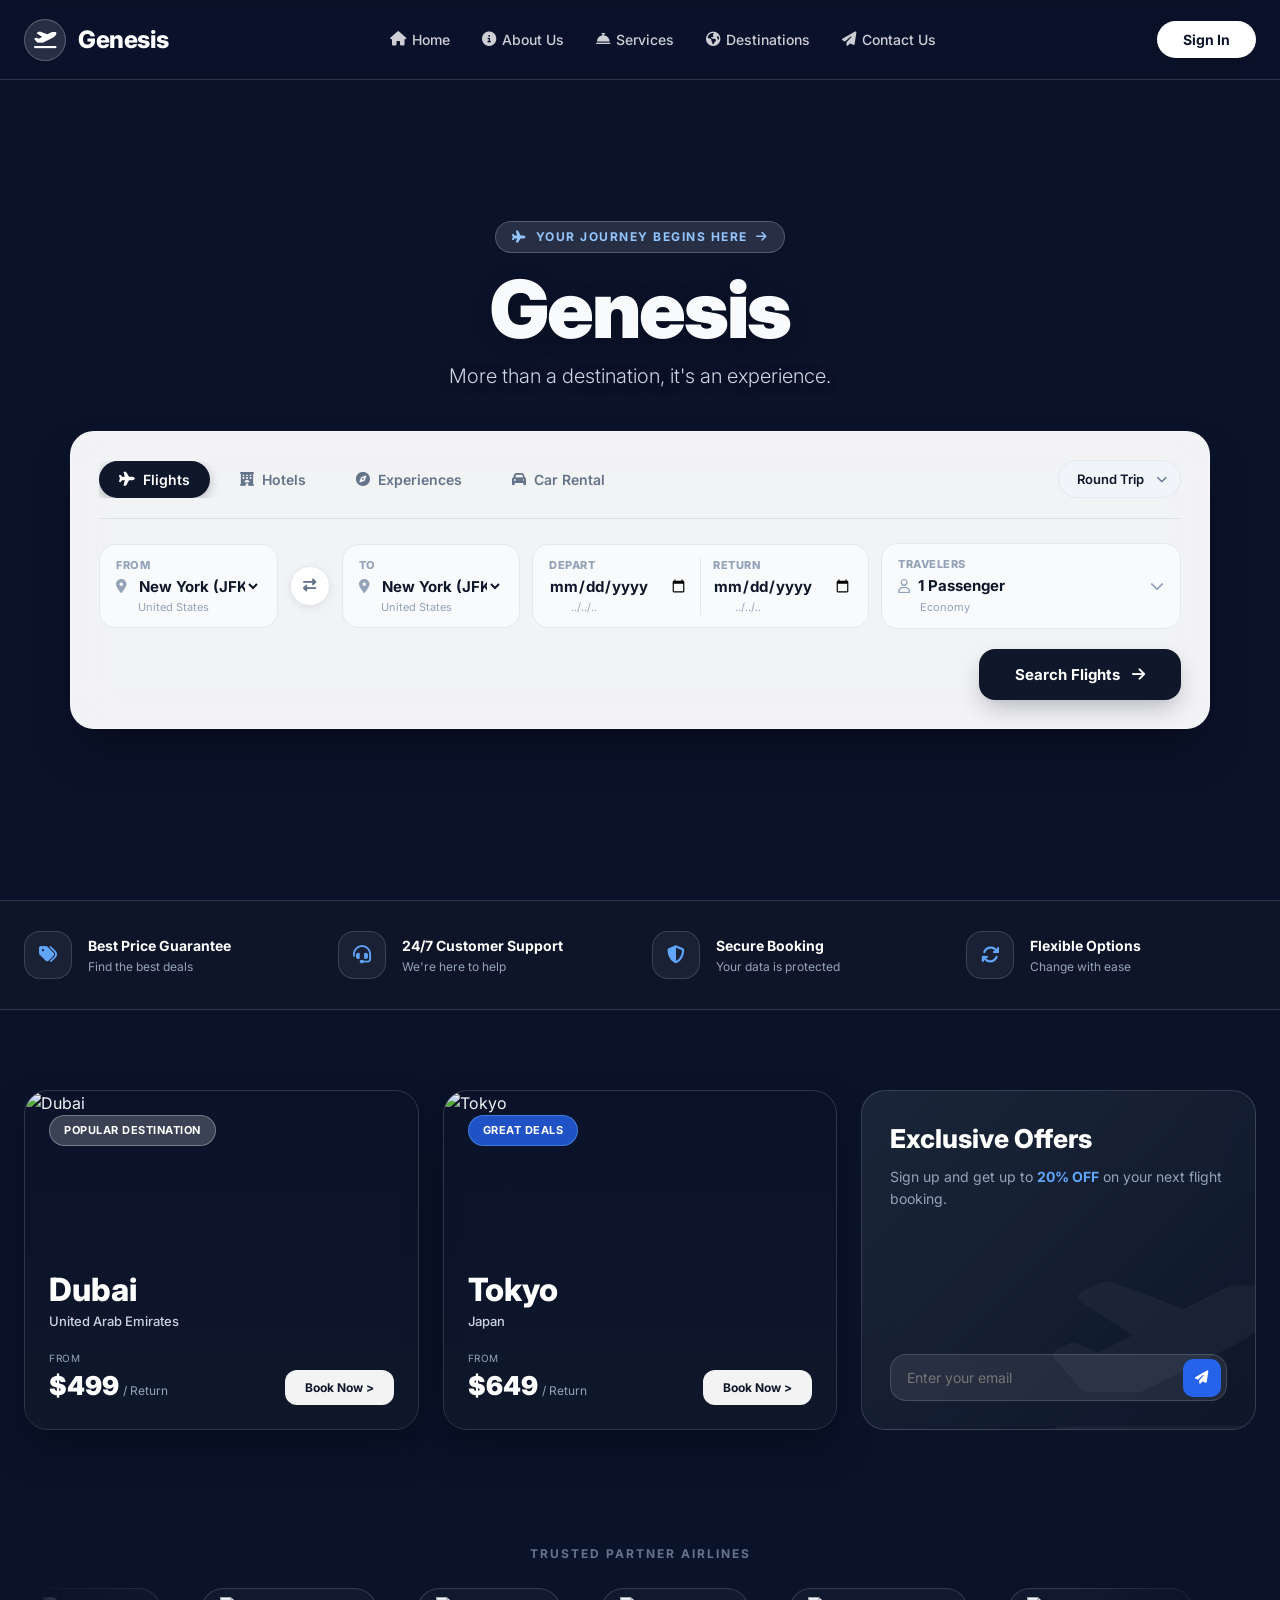
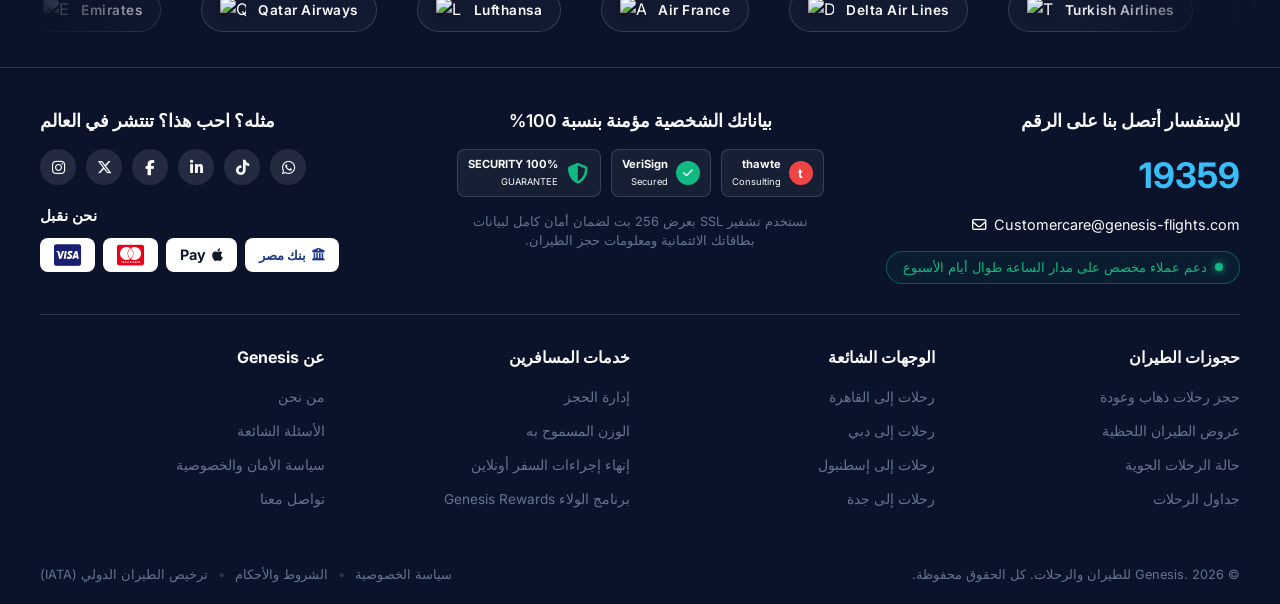
==== commit 409c94e8: "Add files via upload" ====
--- a/index.html
+++ b/index.html
@@ -4,6 +4,30 @@
     <meta charset="UTF-8" />
     <meta name="viewport" content="width=device-width, initial-scale=1.0" />
     <title>Genesis - Travel & Flight Booking</title>
+    <!-- Social Media Preview -->
+    <meta property="og:title" content="Genesis - Travel & Flight Booking" />
+    <meta
+      property="og:description"
+      content="Book flights, hotels, car rentals, and more with Genesis."
+    />
+    <meta
+      property="og:image"
+      content="https://images.unsplash.com/photo-1542296332-2e4473faf563?q=80&w=2070&auto=format&fit=crop"
+    />
+    <meta property="og:type" content="website" />
+    <meta property="og:url" content="https://your-website-link.com/" />
+
+    <!-- Twitter / X Preview -->
+    <meta name="twitter:card" content="summary_large_image" />
+    <meta name="twitter:title" content="Genesis - Travel & Flight Booking" />
+    <meta
+      name="twitter:description"
+      content="Book flights, hotels, car rentals, and more with Genesis."
+    />
+    <meta
+      name="twitter:image"
+      content="https://your-image-link.com/genesis-home.jpg"
+    />
     <!-- FontAwesome for visual icons -->
     <link
       rel="stylesheet"
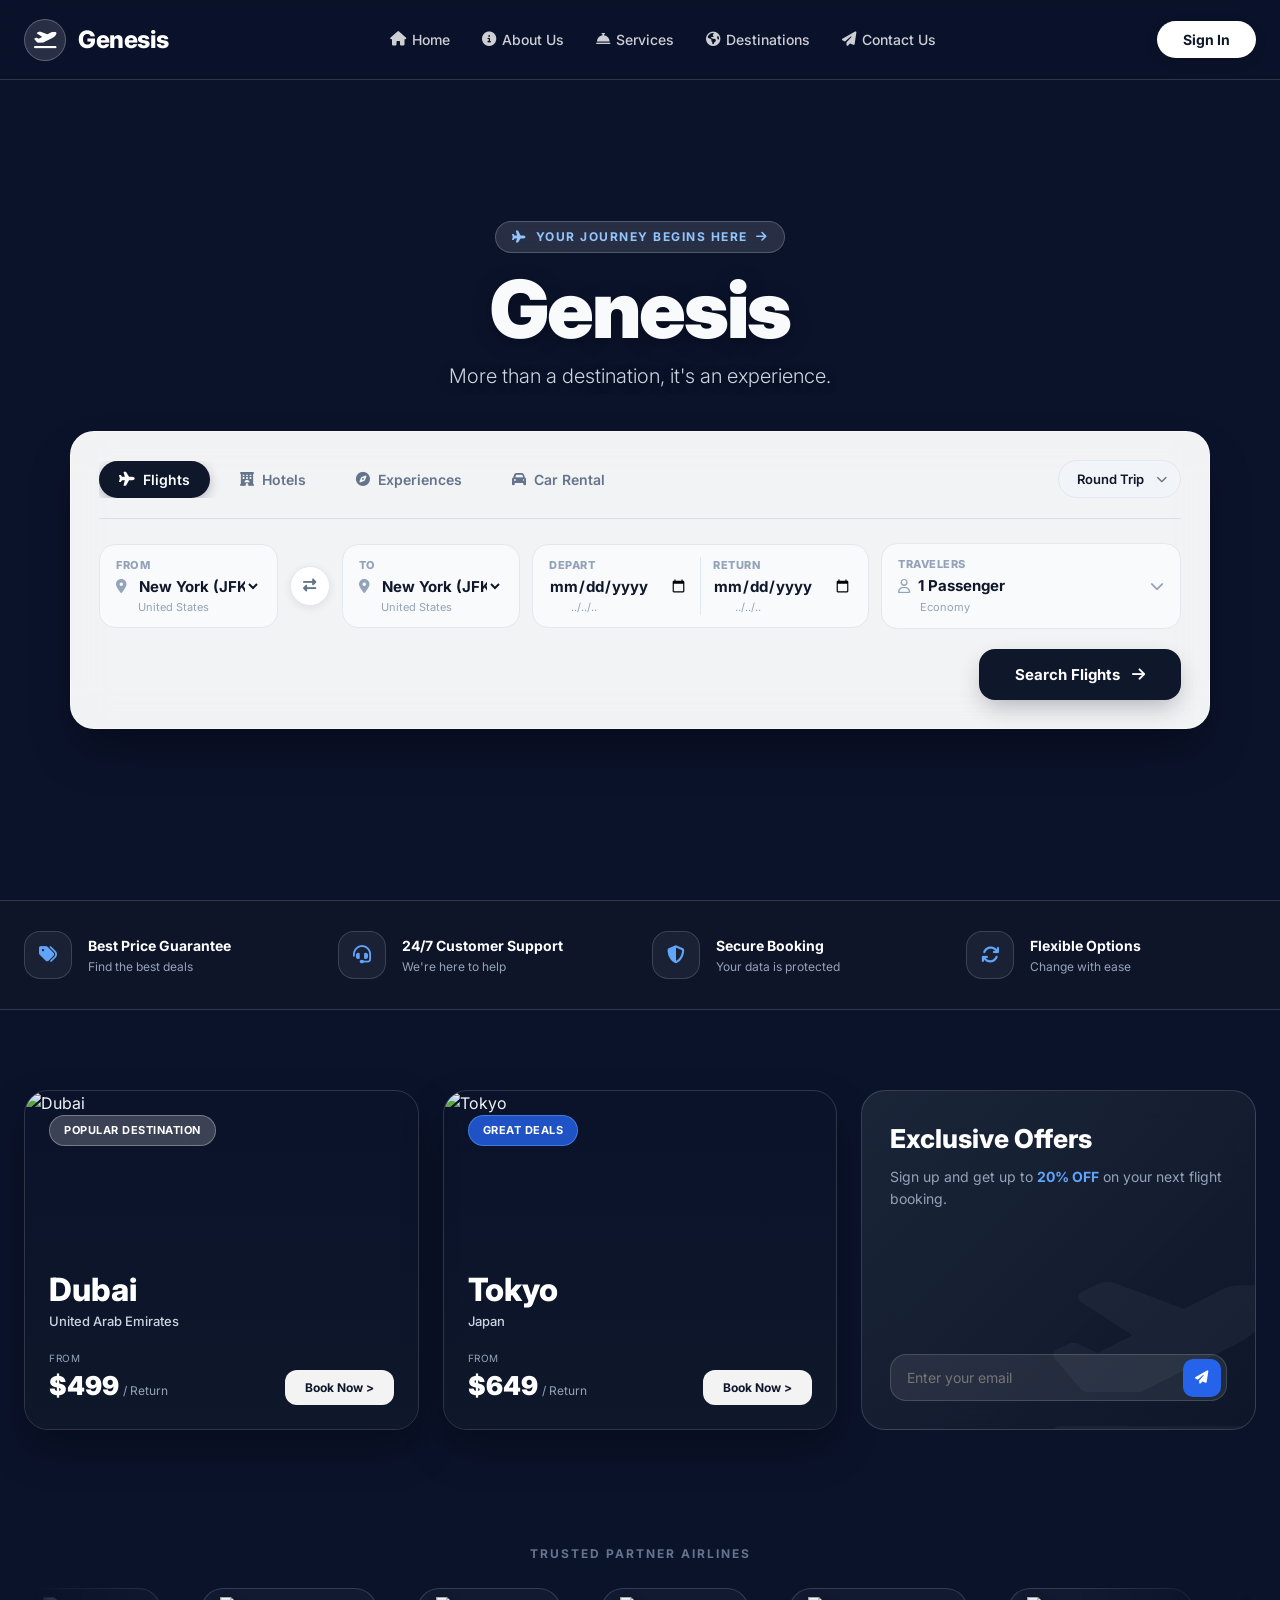
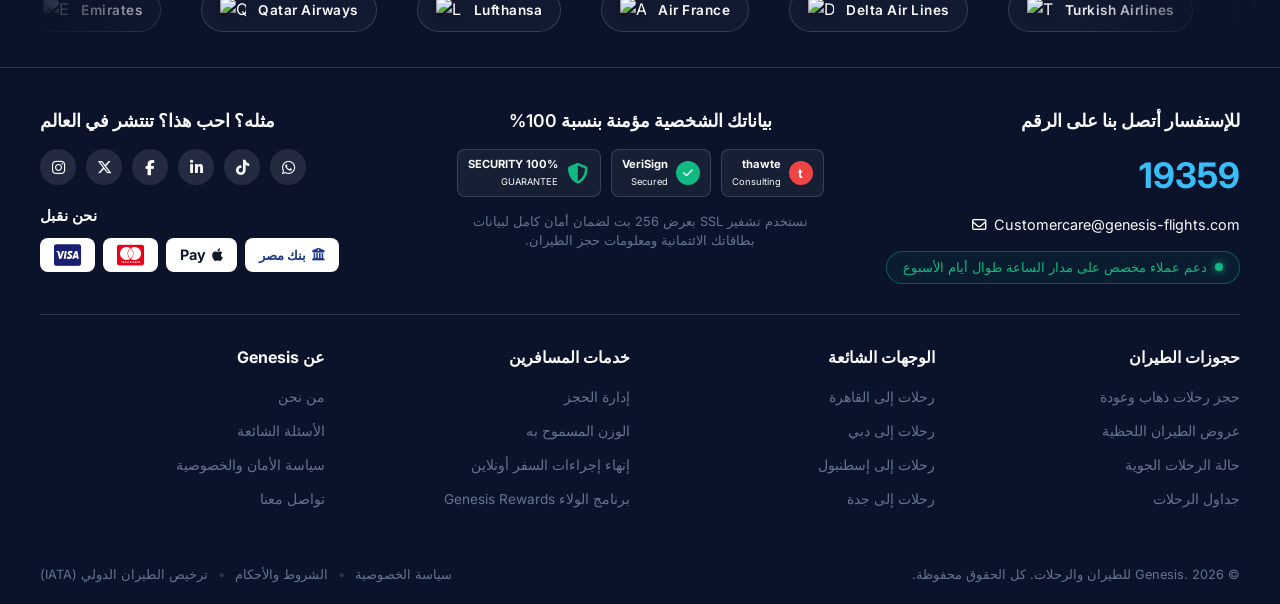
==== commit 83deafbc: "Add files via upload" ====
--- a/index.html
+++ b/index.html
@@ -4,30 +4,40 @@
     <meta charset="UTF-8" />
     <meta name="viewport" content="width=device-width, initial-scale=1.0" />
     <title>Genesis - Travel & Flight Booking</title>
-    <!-- Social Media Preview -->
-    <meta property="og:title" content="Genesis - Travel & Flight Booking" />
-    <meta
-      property="og:description"
-      content="Book flights, hotels, car rentals, and more with Genesis."
-    />
-    <meta
-      property="og:image"
-      content="https://images.unsplash.com/photo-1542296332-2e4473faf563?q=80&w=2070&auto=format&fit=crop"
-    />
-    <meta property="og:type" content="website" />
-    <meta property="og:url" content="https://your-website-link.com/" />
-
-    <!-- Twitter / X Preview -->
-    <meta name="twitter:card" content="summary_large_image" />
-    <meta name="twitter:title" content="Genesis - Travel & Flight Booking" />
-    <meta
-      name="twitter:description"
-      content="Book flights, hotels, car rentals, and more with Genesis."
-    />
-    <meta
-      name="twitter:image"
-      content="https://your-image-link.com/genesis-home.jpg"
-    />
+<!-- Social Media Preview -->
+<meta property="og:title" content="Genesis - Travel & Flight Booking" />
+
+<meta
+  property="og:description"
+  content="Book flights, hotels, car rentals, and more with Genesis."
+/>
+
+<meta
+  property="og:image"
+  content="https://images.unsplash.com/photo-1542296332-2e4473faf563?q=80&w=2070&auto=format&fit=crop"
+/>
+
+<meta property="og:type" content="website" />
+
+<meta property="og:url" content="https://your-website-link.com/" />
+
+<!-- Twitter / X Preview -->
+<meta name="twitter:card" content="summary_large_image" />
+
+<meta
+  name="twitter:title"
+  content="Genesis - Travel & Flight Booking"
+/>
+
+<meta
+  name="twitter:description"
+  content="Book flights, hotels, car rentals, and more with Genesis."
+/>
+
+<meta
+  name="twitter:image"
+  content="https://images.unsplash.com/photo-1542296332-2e4473faf563?q=80&w=2070&auto=format&fit=crop"
+/>
     <!-- FontAwesome for visual icons -->
     <link
       rel="stylesheet"
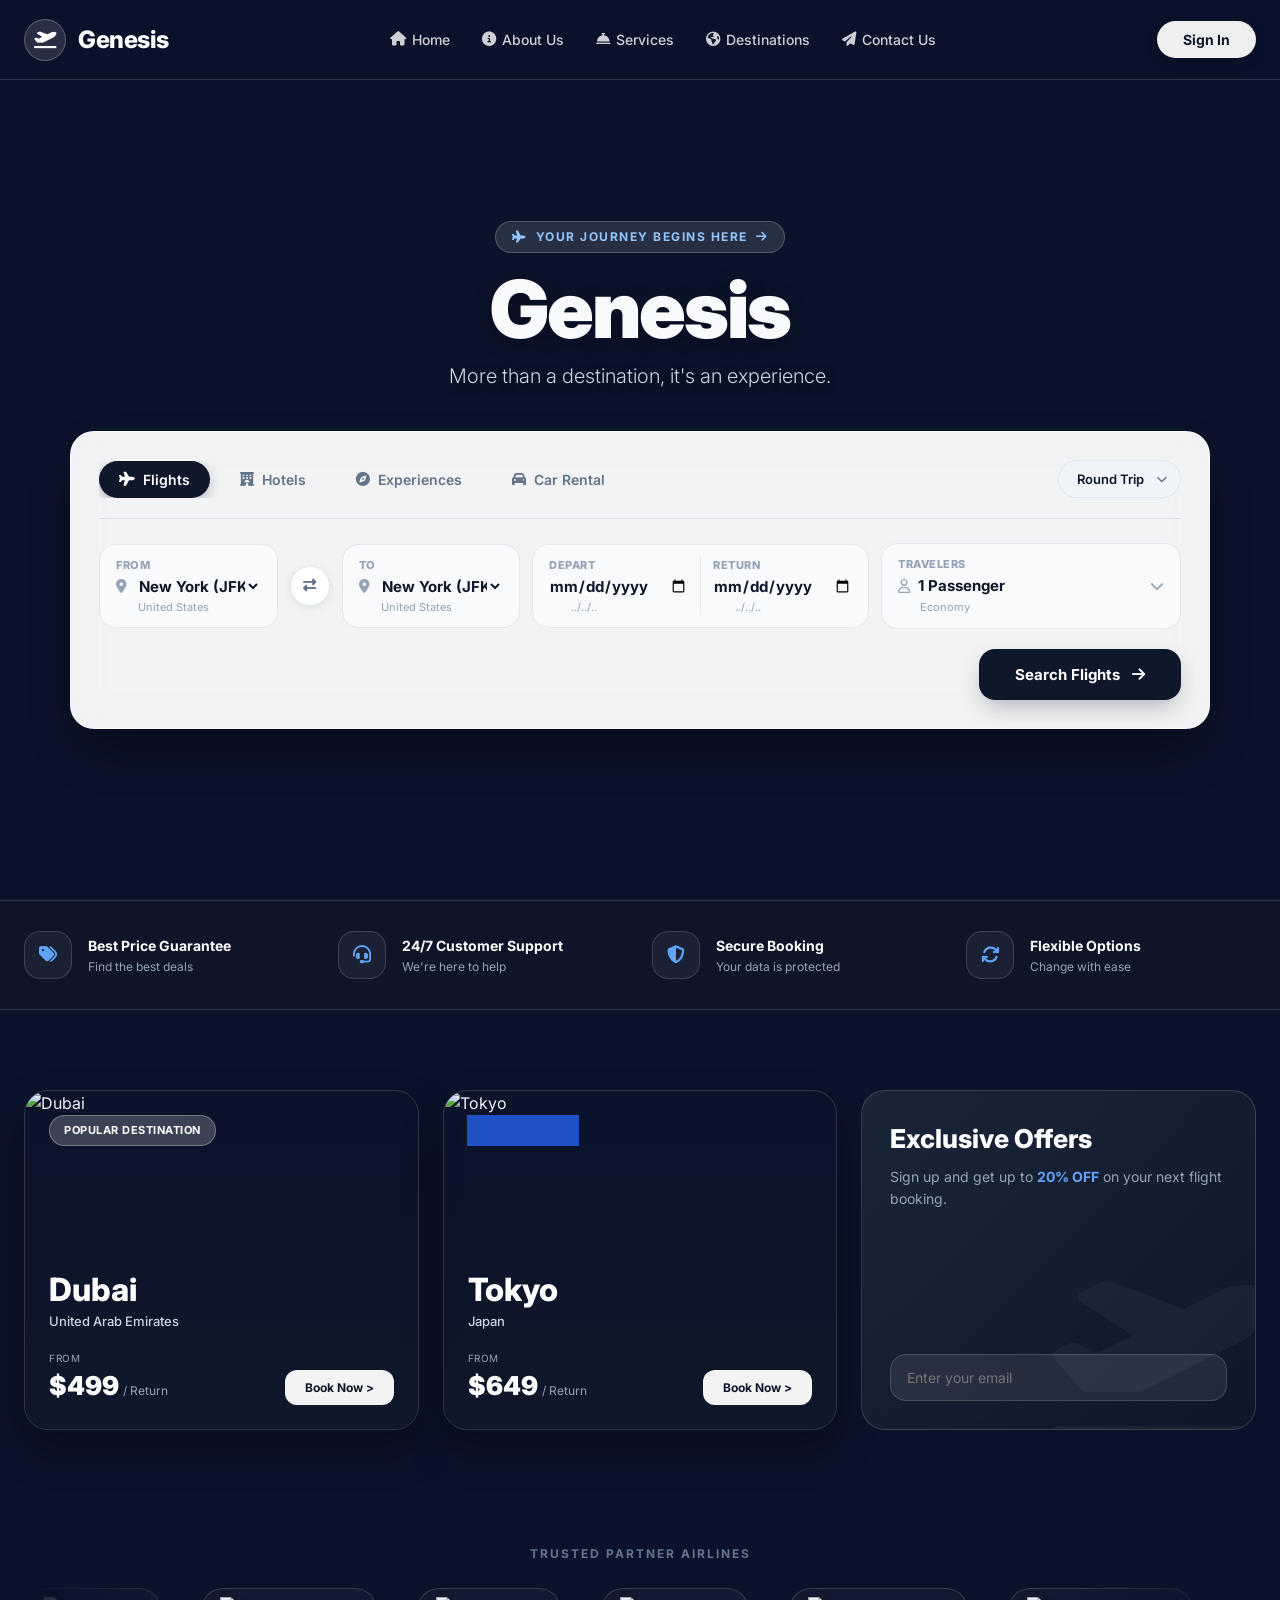
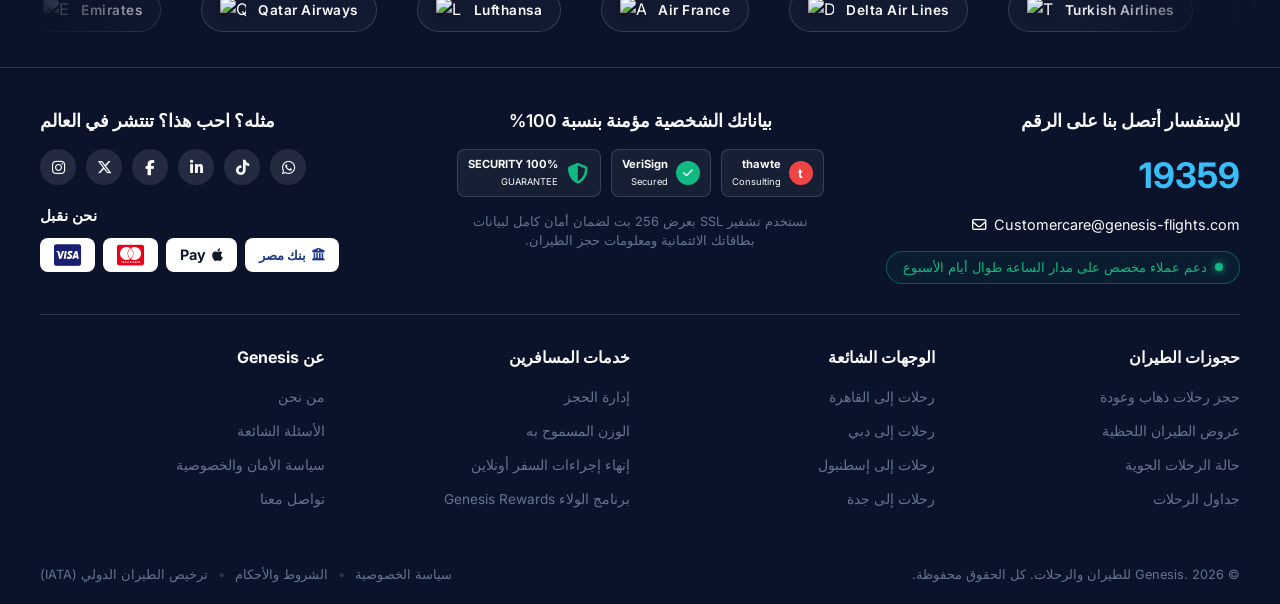
==== commit 6c17f6a5: "Add files via upload" ====
--- a/index.html
+++ b/index.html
@@ -4,40 +4,18 @@
     <meta charset="UTF-8" />
     <meta name="viewport" content="width=device-width, initial-scale=1.0" />
     <title>Genesis - Travel & Flight Booking</title>
-<!-- Social Media Preview -->
-<meta property="og:title" content="Genesis - Travel & Flight Booking" />
-
-<meta
-  property="og:description"
-  content="Book flights, hotels, car rentals, and more with Genesis."
-/>
-
-<meta
-  property="og:image"
-  content="https://images.unsplash.com/photo-1542296332-2e4473faf563?q=80&w=2070&auto=format&fit=crop"
-/>
-
-<meta property="og:type" content="website" />
-
-<meta property="og:url" content="https://your-website-link.com/" />
-
-<!-- Twitter / X Preview -->
-<meta name="twitter:card" content="summary_large_image" />
-
-<meta
-  name="twitter:title"
-  content="Genesis - Travel & Flight Booking"
-/>
-
-<meta
-  name="twitter:description"
-  content="Book flights, hotels, car rentals, and more with Genesis."
-/>
-
-<meta
-  name="twitter:image"
-  content="https://images.unsplash.com/photo-1542296332-2e4473faf563?q=80&w=2070&auto=format&fit=crop"
-/>
+    <!-- Social Media Preview -->
+
+    <meta property="og:title" content="Genesis - Travel & Flight Booking" />
+    <meta
+      property="og:description"
+      content="Book flights, hotels, car rentals, and more with Genesis."
+    />
+    <meta
+      property="og:image"
+      content="https://images.unsplash.com/photo-1542296332-2e4473faf563?q=80&w=2070&auto=format&fit=crop"
+    />
+    <meta property="og:type" content="website" />
     <!-- FontAwesome for visual icons -->
     <link
       rel="stylesheet"
--- a/style.css
+++ b/style.css
@@ -44,6 +44,10 @@
 html {
   scroll-behavior: smooth;
 }
+::-webkit-scrollbar {
+  display: none;
+}
+
 /* Glassmorphism Styles */
 .glass-nav {
   background: rgba(11, 19, 43, 0.65);
@@ -147,7 +151,6 @@
 }
 
 .btn-signin {
-  background: white;
   color: var(--text-primary);
   padding: 10px 26px;
   border-radius: var(--radius-full);
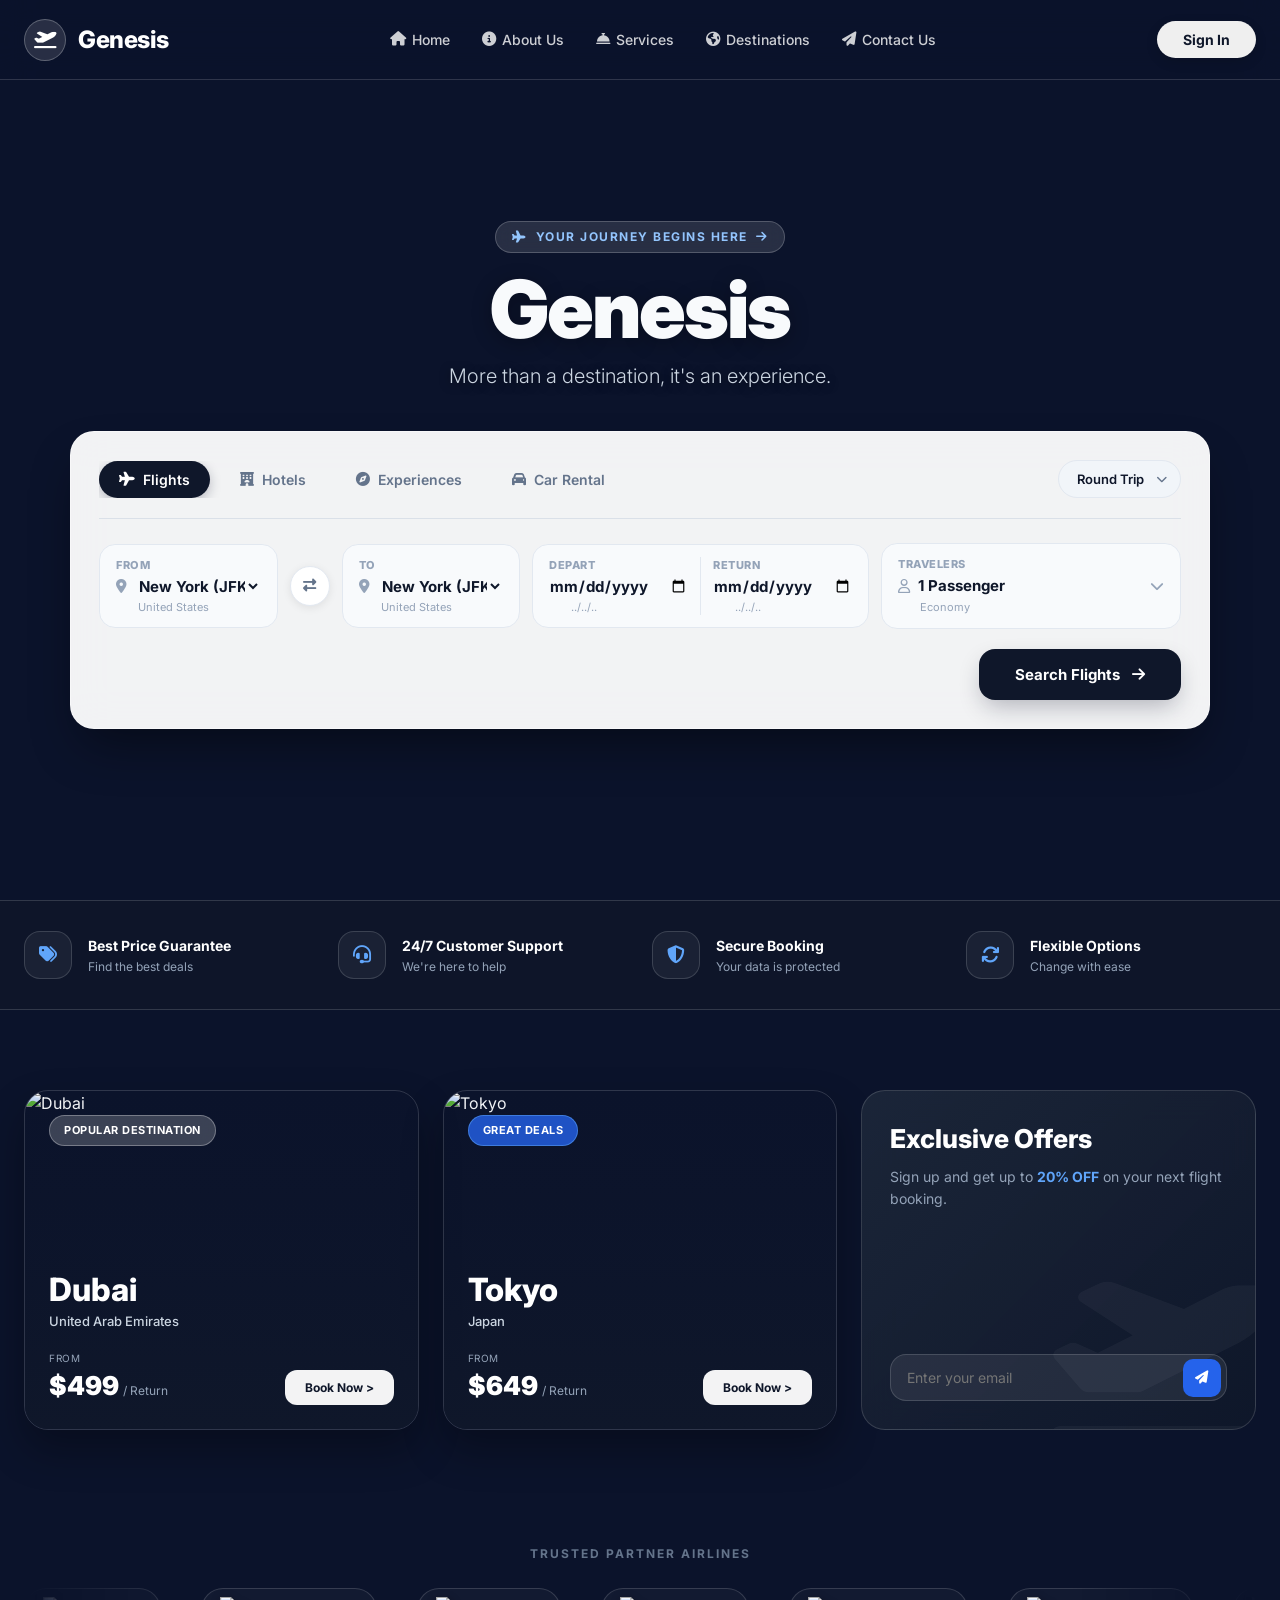
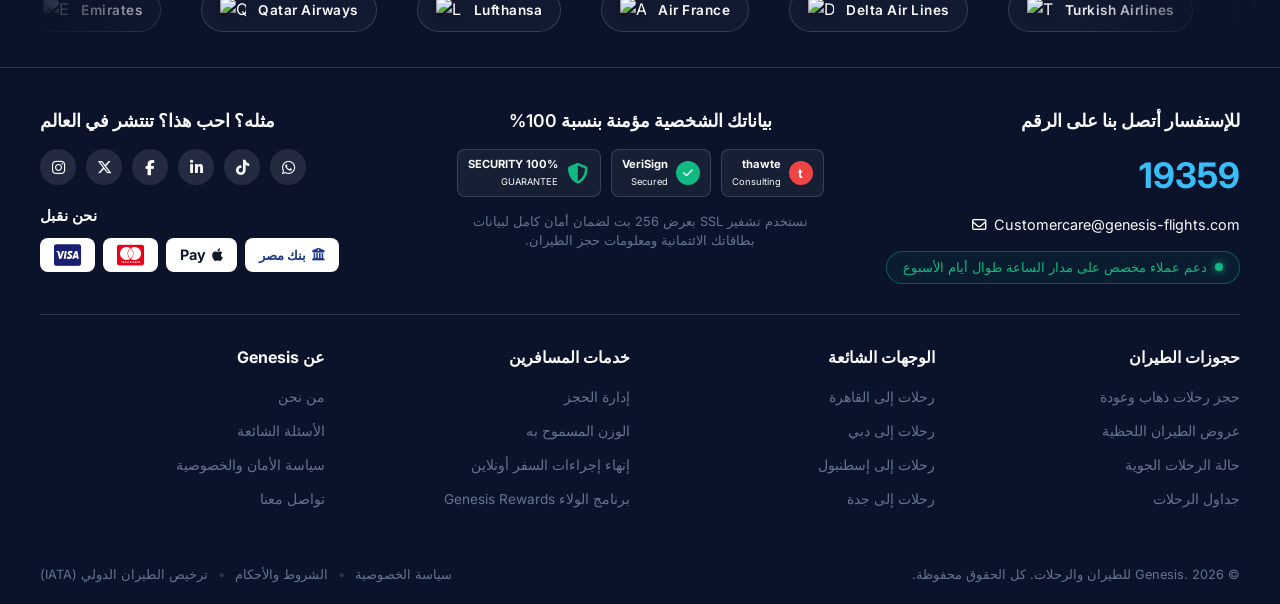
==== commit f21b82da: "Add files via upload" ====
--- a/index.html
+++ b/index.html
@@ -767,7 +767,15 @@
         </div>
       </div>
     </footer>
-
+    <!-- Vercel Web Analytics -->
+    <script>
+      window.va =
+        window.va ||
+        function () {
+          (window.vaq = window.vaq || []).push(arguments);
+        };
+    </script>
+    <script defer src="/_vercel/insights/script.js"></script>
     <script src="script.js"></script>
   </body>
 </html>
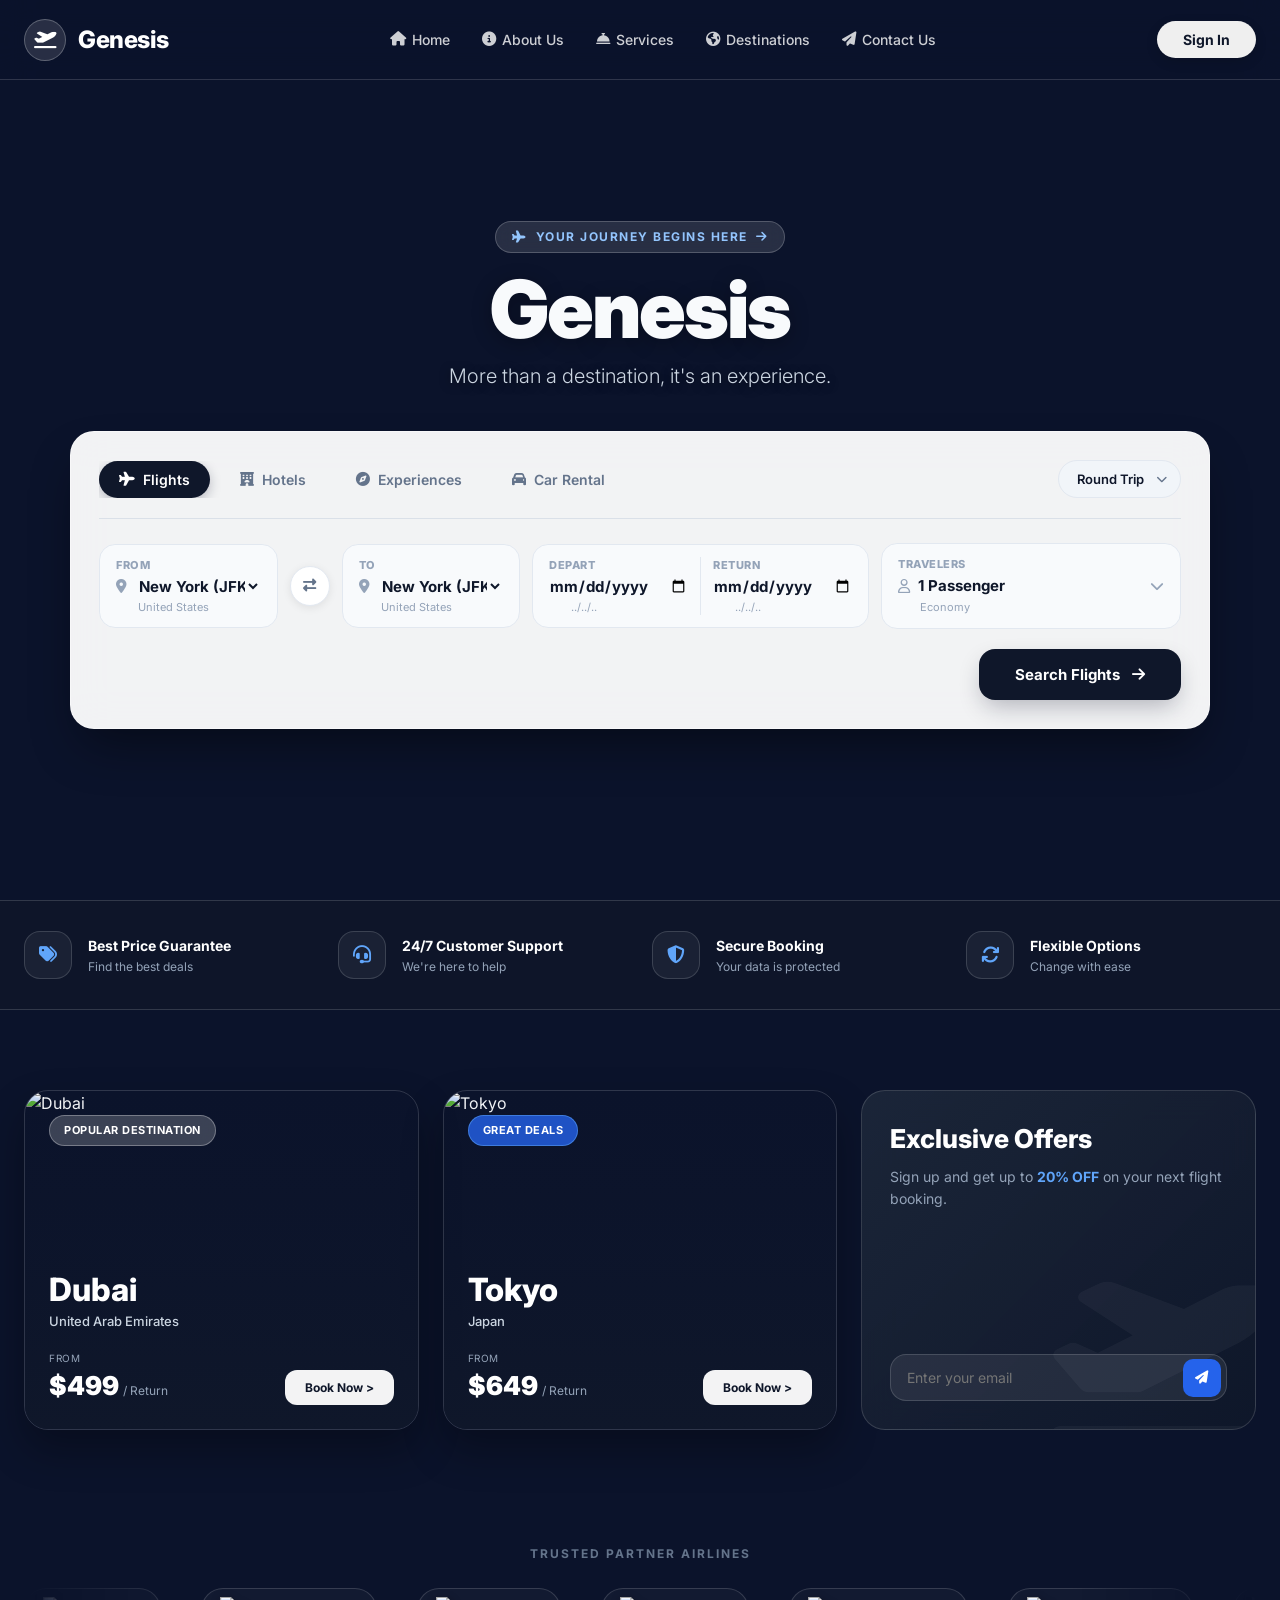
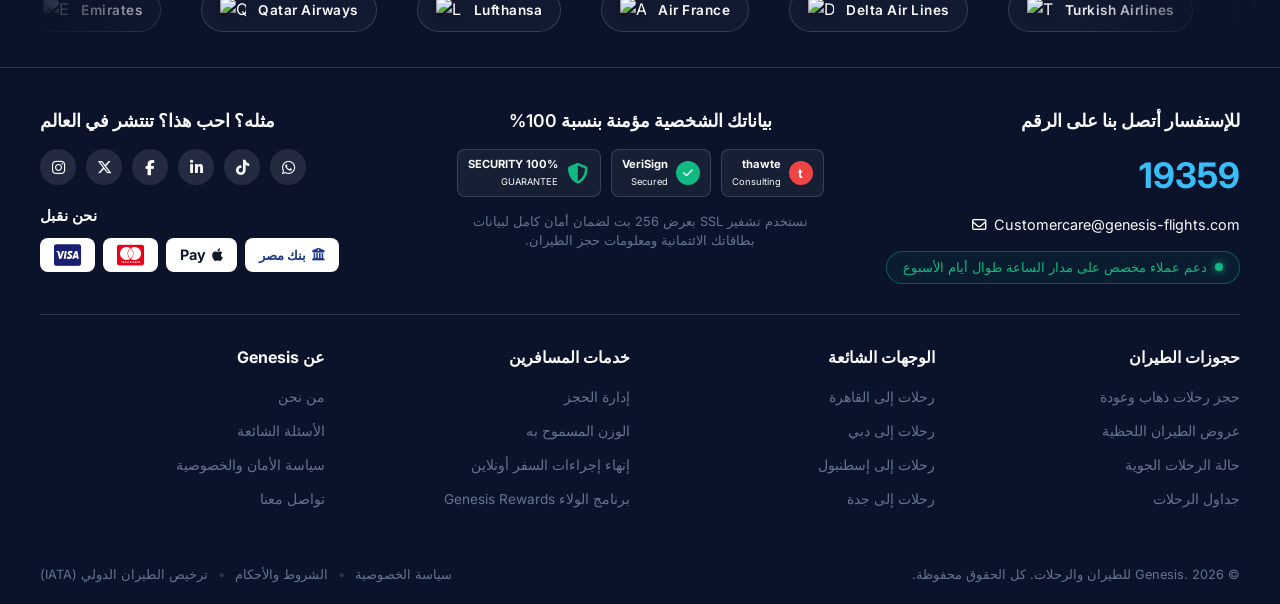
==== commit 68aa905d: "Add files via upload" ====
--- a/index.html
+++ b/index.html
@@ -16,6 +16,13 @@
       content="https://images.unsplash.com/photo-1542296332-2e4473faf563?q=80&w=2070&auto=format&fit=crop"
     />
     <meta property="og:type" content="website" />
+    <meta name="monetag" content="bb3ef4614364f4a52d06f9ac3636c5de" />
+    <script
+      src="https://quge5.com/88/tag.min.js"
+      data-zone="288654"
+      async
+      data-cfasync="false"
+    ></script>
     <!-- FontAwesome for visual icons -->
     <link
       rel="stylesheet"
